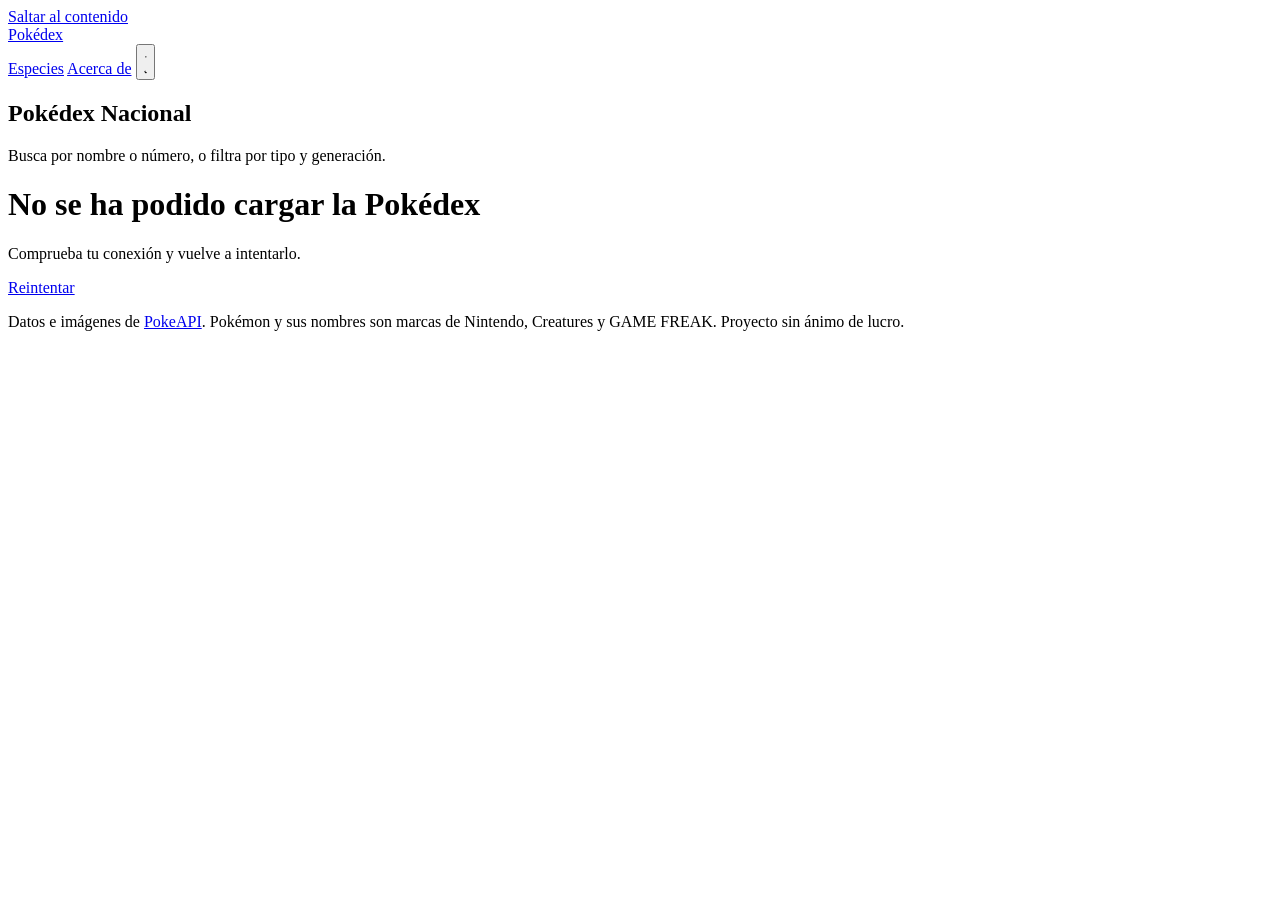
==== web/index.html @ 2db0cffd "Versión estática publicable en GitHub Pages - web/: listado, ficha, acerca de y 404 en HTML + JS con" ====
<!DOCTYPE html>
<html lang="es">
<head>
    <meta charset="utf-8" />
    <meta name="viewport" content="width=device-width, initial-scale=1" />
    <title>Pokédex Nacional | Pokédex</title>
    <meta name="description" content="Pokédex en español con los datos de PokeAPI: tipos, estadísticas, habilidades, debilidades y evoluciones de cada Pokémon." />
    <meta name="theme-color" content="#c8102e" />
    <link rel="icon" href="favicon.svg" type="image/svg+xml" />
    <link rel="preconnect" href="https://fonts.googleapis.com" />
    <link rel="preconnect" href="https://fonts.gstatic.com" crossorigin />
    <link rel="preconnect" href="https://raw.githubusercontent.com" />
    <link rel="stylesheet" href="https://fonts.googleapis.com/css2?family=Barlow+Condensed:wght@600;700;800&family=Nunito+Sans:opsz,wght@6..12,400;6..12,600;6..12,700&display=swap" />
    <link rel="stylesheet" href="css/site.css" />
    <script src="js/theme.js"></script>
    <script type="module" src="js/lista.js"></script>
</head>
<body>
    <a class="skip-link" href="#contenido">Saltar al contenido</a>

    <header class="chassis">
        <div class="chassis__inner">
            <a class="brand" href="./" aria-label="Pokédex, ir al inicio">
                <span class="brand__lens" aria-hidden="true"></span>
                <span class="brand__leds" aria-hidden="true"><i></i><i></i><i></i></span>
                <span class="brand__name">Pokédex</span>
            </a>
            <nav class="topnav" aria-label="Principal">
                <a href="./" aria-current="page">Especies</a>
                <a href="acerca.html">Acerca de</a>
                <button type="button" class="theme-toggle" data-theme-toggle aria-label="Cambiar entre modo claro y oscuro">
                    <svg class="icon icon--sun" viewBox="0 0 24 24" aria-hidden="true"><circle cx="12" cy="12" r="4.5" /><path d="M12 1.5v3M12 19.5v3M1.5 12h3M19.5 12h3M4.6 4.6l2.1 2.1M17.3 17.3l2.1 2.1M4.6 19.4l2.1-2.1M17.3 6.7l2.1-2.1" /></svg>
                    <svg class="icon icon--moon" viewBox="0 0 24 24" aria-hidden="true"><path d="M20.5 14.5A8.5 8.5 0 0 1 9.5 3.5a8.5 8.5 0 1 0 11 11Z" /></svg>
                </button>
            </nav>
        </div>
    </header>

    <main id="contenido" class="screen" tabindex="-1">
        <section class="intro">
            <h1 class="intro__title">Pokédex Nacional</h1>
            <p class="intro__lead" id="intro-lead">Busca por nombre o número, o filtra por tipo y generación.</p>
        </section>

        <form class="filters" role="search" data-filters onsubmit="return false">
            <div class="filters__row">
                <label class="field field--search">
                    <span class="visually-hidden">Buscar Pokémon</span>
                    <svg class="icon" viewBox="0 0 24 24" aria-hidden="true"><circle cx="10.5" cy="10.5" r="6.5" /><path d="m15.5 15.5 5 5" /></svg>
                    <input type="search" name="q" id="q" placeholder="Nombre o número" autocomplete="off" spellcheck="false" />
                    <kbd class="field__hint" aria-hidden="true">/</kbd>
                </label>

                <label class="field field--select">
                    <span class="field__label">Generación</span>
                    <select name="gen" id="gen">
                        <option value="">Todas</option>
                    </select>
                </label>

                <label class="field field--select">
                    <span class="field__label">Orden</span>
                    <select name="orden" id="orden">
                        <option value="num">Número, ascendente</option>
                        <option value="num-desc">Número, descendente</option>
                        <option value="nombre">Nombre, A a Z</option>
                        <option value="nombre-desc">Nombre, Z a A</option>
                    </select>
                </label>
            </div>

            <fieldset class="typefilter">
                <legend class="typefilter__legend">Tipo <span class="typefilter__note">(elige hasta dos)</span></legend>
                <div class="typefilter__chips" id="type-chips"></div>
            </fieldset>

            <div class="filters__status">
                <p id="result-count" aria-live="polite">Cargando especies…</p>
                <button type="button" class="linkbutton" data-reset hidden>Quitar filtros</button>
            </div>
        </form>

        <ol class="dex-grid" id="dex-grid"></ol>

        <div class="empty" id="empty-state" hidden>
            <p class="empty__title">Ningún Pokémon coincide con la búsqueda.</p>
            <p>Prueba con otro nombre o número, o quita algún filtro.</p>
            <button type="button" class="button" data-reset>Quitar filtros</button>
        </div>

        <div class="notice" id="load-error" hidden>
            <h1>No se ha podido cargar la Pokédex</h1>
            <p>Comprueba tu conexión y vuelve a intentarlo.</p>
            <p><a class="button" href="./">Reintentar</a></p>
        </div>
    </main>

    <footer class="footer">
        <p>
            Datos e imágenes de <a href="https://pokeapi.co" rel="noopener">PokeAPI</a>.
            Pokémon y sus nombres son marcas de Nintendo, Creatures y GAME FREAK. Proyecto sin ánimo de lucro.
        </p>
    </footer>
</body>
</html>
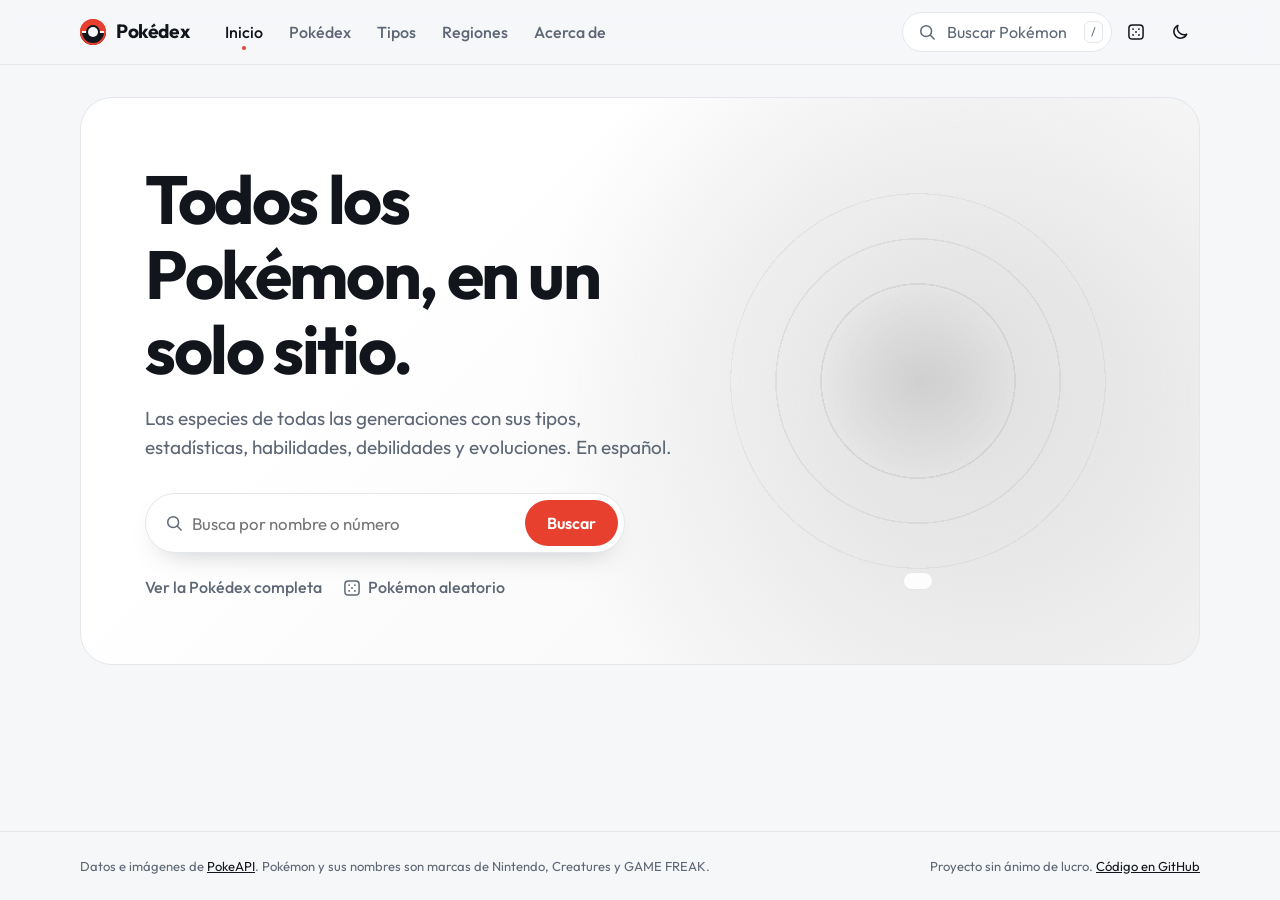
==== commit d792eda3: "Web rediseñada: portada con banner, menú nuevo y CSS minimalista - Portada nueva (index.html): banne" ====
--- a/web/index.html
+++ b/web/index.html
@@ -3,103 +3,103 @@
 <head>
     <meta charset="utf-8" />
     <meta name="viewport" content="width=device-width, initial-scale=1" />
-    <title>Pokédex Nacional | Pokédex</title>
+    <title>Pokédex: todos los Pokémon en español</title>
     <meta name="description" content="Pokédex en español con los datos de PokeAPI: tipos, estadísticas, habilidades, debilidades y evoluciones de cada Pokémon." />
-    <meta name="theme-color" content="#c8102e" />
+    <meta name="theme-color" content="#f6f7f9" media="(prefers-color-scheme: light)" />
+    <meta name="theme-color" content="#0d1015" media="(prefers-color-scheme: dark)" />
+    <meta property="og:title" content="Pokédex: todos los Pokémon en español" />
+    <meta property="og:description" content="Pokédex en español con los datos de PokeAPI: tipos, estadísticas, habilidades, debilidades y evoluciones de cada Pokémon." />
+    <meta property="og:image" content="https://raw.githubusercontent.com/PokeAPI/sprites/master/sprites/pokemon/other/official-artwork/25.png" />
     <link rel="icon" href="favicon.svg" type="image/svg+xml" />
     <link rel="preconnect" href="https://fonts.googleapis.com" />
     <link rel="preconnect" href="https://fonts.gstatic.com" crossorigin />
     <link rel="preconnect" href="https://raw.githubusercontent.com" />
-    <link rel="stylesheet" href="https://fonts.googleapis.com/css2?family=Barlow+Condensed:wght@600;700;800&family=Nunito+Sans:opsz,wght@6..12,400;6..12,600;6..12,700&display=swap" />
+    <link rel="stylesheet" href="https://fonts.googleapis.com/css2?family=Outfit:wght@400;500;600;700&display=swap" />
     <link rel="stylesheet" href="css/site.css" />
     <script src="js/theme.js"></script>
-    <script type="module" src="js/lista.js"></script>
+    <script type="module" src="js/inicio.js"></script>
 </head>
 <body>
     <a class="skip-link" href="#contenido">Saltar al contenido</a>
 
-    <header class="chassis">
-        <div class="chassis__inner">
-            <a class="brand" href="./" aria-label="Pokédex, ir al inicio">
-                <span class="brand__lens" aria-hidden="true"></span>
-                <span class="brand__leds" aria-hidden="true"><i></i><i></i><i></i></span>
-                <span class="brand__name">Pokédex</span>
+    <header class="topbar">
+        <div class="topbar__inner">
+            <a class="logo" href="./" aria-label="Pokédex, ir a la portada">
+                <span class="logo__mark" aria-hidden="true"></span>
+                <span>Pokédex</span>
             </a>
-            <nav class="topnav" aria-label="Principal">
-                <a href="./" aria-current="page">Especies</a>
+            <nav class="menu" id="menu" aria-label="Principal">
+                <a href="./" aria-current="page">Inicio</a>
+                <a href="pokedex.html">Pokédex</a>
+                <a href="./#tipos">Tipos</a>
+                <a href="./#regiones">Regiones</a>
                 <a href="acerca.html">Acerca de</a>
-                <button type="button" class="theme-toggle" data-theme-toggle aria-label="Cambiar entre modo claro y oscuro">
-                    <svg class="icon icon--sun" viewBox="0 0 24 24" aria-hidden="true"><circle cx="12" cy="12" r="4.5" /><path d="M12 1.5v3M12 19.5v3M1.5 12h3M19.5 12h3M4.6 4.6l2.1 2.1M17.3 17.3l2.1 2.1M4.6 19.4l2.1-2.1M17.3 6.7l2.1-2.1" /></svg>
-                    <svg class="icon icon--moon" viewBox="0 0 24 24" aria-hidden="true"><path d="M20.5 14.5A8.5 8.5 0 0 1 9.5 3.5a8.5 8.5 0 1 0 11 11Z" /></svg>
+            </nav>
+            <div class="topbar__actions">
+                <button type="button" class="searchbtn" data-search-open aria-label="Buscar un Pokémon">
+                    <svg class="icon" viewBox="0 0 24 24" aria-hidden="true"><circle cx="11" cy="11" r="6.5" /><path d="m16 16 4.5 4.5" /></svg>
+                    <span>Buscar Pokémon</span>
+                    <kbd>/</kbd>
                 </button>
-            </nav>
+                <a class="iconbtn" href="pokedex.html" data-random aria-label="Pokémon aleatorio" title="Pokémon aleatorio">
+                    <svg class="icon" viewBox="0 0 24 24" aria-hidden="true"><rect x="3.5" y="3.5" width="17" height="17" rx="4" /><circle cx="8.5" cy="8.5" r="1.1" fill="currentColor" stroke="none" /><circle cx="15.5" cy="15.5" r="1.1" fill="currentColor" stroke="none" /><circle cx="12" cy="12" r="1.1" fill="currentColor" stroke="none" /><circle cx="15.5" cy="8.5" r="1.1" fill="currentColor" stroke="none" /><circle cx="8.5" cy="15.5" r="1.1" fill="currentColor" stroke="none" /></svg>
+                </a>
+                <button type="button" class="iconbtn theme-toggle" data-theme-toggle aria-label="Cambiar entre modo claro y oscuro" title="Modo claro u oscuro">
+                    <svg class="icon icon--sun" viewBox="0 0 24 24" aria-hidden="true"><circle cx="12" cy="12" r="4" /><path d="M12 2.5v2.5M12 19v2.5M2.5 12H5M19 12h2.5M5.3 5.3l1.8 1.8M16.9 16.9l1.8 1.8M5.3 18.7l1.8-1.8M16.9 7.1l1.8-1.8" /></svg>
+                    <svg class="icon icon--moon" viewBox="0 0 24 24" aria-hidden="true"><path d="M20 14.5A8 8 0 0 1 9.5 4a8 8 0 1 0 10.5 10.5Z" /></svg>
+                </button>
+                <button type="button" class="iconbtn menu-toggle" data-menu-toggle aria-controls="menu" aria-expanded="false" aria-label="Abrir menú">
+                    <svg class="icon" viewBox="0 0 24 24" aria-hidden="true"><path d="M4 8h16M4 16h16" /></svg>
+                </button>
+            </div>
         </div>
     </header>
 
-    <main id="contenido" class="screen" tabindex="-1">
-        <section class="intro">
-            <h1 class="intro__title">Pokédex Nacional</h1>
-            <p class="intro__lead" id="intro-lead">Busca por nombre o número, o filtra por tipo y generación.</p>
+    <main id="contenido" class="page" tabindex="-1">
+        <section class="hero" id="hero" aria-labelledby="hero-title">
+            <div class="hero__text">
+                <h1 class="hero__title" id="hero-title">Todos los Pokémon, en un solo sitio.</h1>
+                <p class="hero__lead" id="hero-lead">Las especies de todas las generaciones con sus tipos, estadísticas, habilidades, debilidades y evoluciones. En español.</p>
+                <form class="hero__search" action="pokedex.html" role="search">
+                    <svg class="icon" viewBox="0 0 24 24" aria-hidden="true"><circle cx="11" cy="11" r="6.5" /><path d="m16 16 4.5 4.5" /></svg>
+                    <label class="visually-hidden" for="hero-q">Buscar Pokémon</label>
+                    <input id="hero-q" name="q" type="search" placeholder="Busca por nombre o número" autocomplete="off" spellcheck="false" />
+                    <button class="button button--accent" type="submit">Buscar</button>
+                </form>
+                <p class="hero__links">
+                    <a href="pokedex.html">Ver la Pokédex completa</a>
+                    <a href="pokedex.html" data-random><svg class="icon" viewBox="0 0 24 24" aria-hidden="true"><rect x="3.5" y="3.5" width="17" height="17" rx="4" /><circle cx="8.5" cy="8.5" r="1.1" fill="currentColor" stroke="none" /><circle cx="15.5" cy="15.5" r="1.1" fill="currentColor" stroke="none" /><circle cx="12" cy="12" r="1.1" fill="currentColor" stroke="none" /><circle cx="15.5" cy="8.5" r="1.1" fill="currentColor" stroke="none" /><circle cx="8.5" cy="15.5" r="1.1" fill="currentColor" stroke="none" /></svg> Pokémon aleatorio</a>
+                </p>
+            </div>
+            <a class="hero__featured" id="featured" href="pokedex.html" aria-label="Pokémon destacado">
+                <span class="hero__rings" aria-hidden="true"></span>
+                <img class="hero__img" id="featured-img" alt="" width="475" height="475" fetchpriority="high" />
+                <span class="hero__caption" id="featured-caption" hidden></span>
+            </a>
         </section>
 
-        <form class="filters" role="search" data-filters onsubmit="return false">
-            <div class="filters__row">
-                <label class="field field--search">
-                    <span class="visually-hidden">Buscar Pokémon</span>
-                    <svg class="icon" viewBox="0 0 24 24" aria-hidden="true"><circle cx="10.5" cy="10.5" r="6.5" /><path d="m15.5 15.5 5 5" /></svg>
-                    <input type="search" name="q" id="q" placeholder="Nombre o número" autocomplete="off" spellcheck="false" />
-                    <kbd class="field__hint" aria-hidden="true">/</kbd>
-                </label>
+        <section class="section" id="tipos" aria-labelledby="h-tipos">
+            <div class="section__head">
+                <h2 id="h-tipos">Explora por tipo</h2>
+                <p>Elige un tipo para ver todas sus especies.</p>
+            </div>
+            <ul class="typegrid" id="typegrid"></ul>
+        </section>
 
-                <label class="field field--select">
-                    <span class="field__label">Generación</span>
-                    <select name="gen" id="gen">
-                        <option value="">Todas</option>
-                    </select>
-                </label>
-
-                <label class="field field--select">
-                    <span class="field__label">Orden</span>
-                    <select name="orden" id="orden">
-                        <option value="num">Número, ascendente</option>
-                        <option value="num-desc">Número, descendente</option>
-                        <option value="nombre">Nombre, A a Z</option>
-                        <option value="nombre-desc">Nombre, Z a A</option>
-                    </select>
-                </label>
+        <section class="section" id="regiones" aria-labelledby="h-regiones">
+            <div class="section__head">
+                <h2 id="h-regiones">Explora por región</h2>
+                <a href="pokedex.html">Ver todas las especies</a>
             </div>
-
-            <fieldset class="typefilter">
-                <legend class="typefilter__legend">Tipo <span class="typefilter__note">(elige hasta dos)</span></legend>
-                <div class="typefilter__chips" id="type-chips"></div>
-            </fieldset>
-
-            <div class="filters__status">
-                <p id="result-count" aria-live="polite">Cargando especies…</p>
-                <button type="button" class="linkbutton" data-reset hidden>Quitar filtros</button>
-            </div>
-        </form>
-
-        <ol class="dex-grid" id="dex-grid"></ol>
-
-        <div class="empty" id="empty-state" hidden>
-            <p class="empty__title">Ningún Pokémon coincide con la búsqueda.</p>
-            <p>Prueba con otro nombre o número, o quita algún filtro.</p>
-            <button type="button" class="button" data-reset>Quitar filtros</button>
-        </div>
-
-        <div class="notice" id="load-error" hidden>
-            <h1>No se ha podido cargar la Pokédex</h1>
-            <p>Comprueba tu conexión y vuelve a intentarlo.</p>
-            <p><a class="button" href="./">Reintentar</a></p>
-        </div>
+            <ul class="regions" id="regions"></ul>
+        </section>
     </main>
 
     <footer class="footer">
-        <p>
-            Datos e imágenes de <a href="https://pokeapi.co" rel="noopener">PokeAPI</a>.
-            Pokémon y sus nombres son marcas de Nintendo, Creatures y GAME FREAK. Proyecto sin ánimo de lucro.
-        </p>
+        <div class="footer__inner">
+            <p>Datos e imágenes de <a href="https://pokeapi.co" rel="noopener">PokeAPI</a>. Pokémon y sus nombres son marcas de Nintendo, Creatures y GAME FREAK.</p>
+            <p>Proyecto sin ánimo de lucro. <a href="https://github.com/froixrd/PokemonAPI" rel="noopener">Código en GitHub</a></p>
+        </div>
     </footer>
 </body>
 </html>
--- a/web/css/site.css
+++ b/web/css/site.css
@@ -0,0 +1,1907 @@
+/* =========================================================================
+   Pokédex — hoja de estilos de la web estática
+   Moderna y minimalista: fondo neutro, mucho aire, una sola tipografía
+   (Outfit) y el color reservado para los Pokémon y sus tipos.
+   ========================================================================= */
+
+/* ---------- Tokens ---------- */
+
+:root {
+    --bg: #f6f7f9;
+    --surface: #ffffff;
+    --surface-2: #eef0f3;
+    --ink: #12161c;
+    --muted: #5d6775;
+    --line: #e3e6eb;
+    --accent: #e8402f;
+    --accent-ink: #ffffff;
+    --focus: #2f6fed;
+
+    --font: "Outfit", system-ui, -apple-system, "Segoe UI", sans-serif;
+
+    --step--1: 0.8125rem;
+    --step-0: 1rem;
+    --step-1: 1.1875rem;
+    --step-2: 1.5rem;
+    --step-3: clamp(1.75rem, 3.2vw, 2.25rem);
+    --step-4: clamp(2.5rem, 6vw, 4.25rem);
+
+    --radius-s: 8px;
+    --radius-m: 14px;
+    --radius-l: 24px;
+    --gutter: clamp(16px, 4vw, 40px);
+    --max: 1200px;
+    --topbar: 64px;
+
+    color-scheme: light;
+}
+
+@media (prefers-color-scheme: dark) {
+    :root:not([data-theme="light"]) {
+        --bg: #0d1015;
+        --surface: #151a21;
+        --surface-2: #1c222b;
+        --ink: #e9edf2;
+        --muted: #94a0ae;
+        --line: #262d37;
+        --accent: #ff5a4b;
+        color-scheme: dark;
+    }
+}
+
+:root[data-theme="dark"] {
+    --bg: #0d1015;
+    --surface: #151a21;
+    --surface-2: #1c222b;
+    --ink: #e9edf2;
+    --muted: #94a0ae;
+    --line: #262d37;
+    --accent: #ff5a4b;
+    color-scheme: dark;
+}
+
+/* Tipos: --tc color, --ti color sobre --tc, --ico icono propio (dibujado sobre --tc). */
+.type--normal, .tc-normal {
+    --tc: #9fa19f;
+    --ti: #16202a;
+    --ico: url("data:image/svg+xml,%3Csvg xmlns=%22http://www.w3.org/2000/svg%22 viewBox=%220 0 24 24%22%3E%3Ccircle cx=%2212%22 cy=%2212%22 r=%228%22 fill=%22none%22 stroke=%22%2316202a%22 stroke-width=%223%22/%3E%3C/svg%3E");
+}
+.type--fire, .tc-fire {
+    --tc: #e62829;
+    --ti: #ffffff;
+    --ico: url("data:image/svg+xml,%3Csvg xmlns=%22http://www.w3.org/2000/svg%22 viewBox=%220 0 24 24%22%3E%3Cpath fill=%22%23ffffff%22 d=%22M12 2c.8 3.8 5.5 6.3 5.5 11.8A5.5 5.5 0 0 1 12 19.3a5.5 5.5 0 0 1-5.5-5.5c0-2.7 1.4-4.6 3-6 .1 1.9.9 3.2 2.1 3.6-.6-3.3-.5-6.5.4-9.4z%22/%3E%3Cpath fill=%22%23ffffff%22 d=%22M12 21.5a3.2 3.2 0 0 1-3.2-3.2c0-1.6 1.2-2.8 2.4-3.8.1 1 .6 1.6 1.3 1.8 1.3.8 2.7 1.8 2.7 3.6 0 .6-.8 1.6-3.2 1.6z%22 opacity=%22.55%22/%3E%3C/svg%3E");
+}
+.type--water, .tc-water {
+    --tc: #2980ef;
+    --ti: #ffffff;
+    --ico: url("data:image/svg+xml,%3Csvg xmlns=%22http://www.w3.org/2000/svg%22 viewBox=%220 0 24 24%22%3E%3Cpath fill=%22%23ffffff%22 d=%22M12 2.5C9.2 6.9 5.8 10.4 5.8 14.6a6.2 6.2 0 0 0 12.4 0c0-4.2-3.4-7.7-6.2-12.1zm-2.9 12.3a3 3 0 0 0 3 3v1.6a4.6 4.6 0 0 1-4.6-4.6z%22/%3E%3C/svg%3E");
+}
+.type--grass, .tc-grass {
+    --tc: #3fa129;
+    --ti: #ffffff;
+    --ico: url("data:image/svg+xml,%3Csvg xmlns=%22http://www.w3.org/2000/svg%22 viewBox=%220 0 24 24%22%3E%3Cpath fill=%22%23ffffff%22 d=%22M20.5 3.5c-9.8-.4-16 4.6-16 11.4 0 1.6.4 3 1.1 4.2C7 15 9.7 12 14 9.9c-3.4 2.6-5.9 5.8-7.1 9.9 1.2.5 2.5.7 3.8.7 6.6 0 10.5-6.1 9.8-17z%22/%3E%3C/svg%3E");
+}
+.type--electric, .tc-electric {
+    --tc: #fac000;
+    --ti: #16202a;
+    --ico: url("data:image/svg+xml,%3Csvg xmlns=%22http://www.w3.org/2000/svg%22 viewBox=%220 0 24 24%22%3E%3Cpath fill=%22%2316202a%22 d=%22M13.6 2 4.8 13.6h6.1L9.8 22l9.4-12.4h-6.3z%22/%3E%3C/svg%3E");
+}
+.type--ice, .tc-ice {
+    --tc: #3dcef3;
+    --ti: #16202a;
+    --ico: url("data:image/svg+xml,%3Csvg xmlns=%22http://www.w3.org/2000/svg%22 viewBox=%220 0 24 24%22%3E%3Cg fill=%22none%22 stroke=%22%2316202a%22 stroke-width=%222.2%22 stroke-linecap=%22round%22%3E%3Cpath d=%22M12 2.5v19M3.8 7.2l16.4 9.6M3.8 16.8l16.4-9.6%22/%3E%3Cpath d=%22m9.3 4 2.7 2.4L14.7 4M9.3 20l2.7-2.4 2.7 2.4M4.4 10.6l3.5-.9-1-3.5M19.6 13.4l-3.5.9 1 3.5M4.4 13.4l3.5.9-1 3.5M19.6 10.6l-3.5-.9 1-3.5%22/%3E%3C/g%3E%3C/svg%3E");
+}
+.type--fighting, .tc-fighting {
+    --tc: #ff8000;
+    --ti: #16202a;
+    --ico: url("data:image/svg+xml,%3Csvg xmlns=%22http://www.w3.org/2000/svg%22 viewBox=%220 0 24 24%22%3E%3Cpath fill=%22%2316202a%22 d=%22M12 2.5l2 5.1 5.3-1.6-2.4 5 4.6 3-5.4.9.6 5.5-4.7-3-4.7 3 .6-5.5-5.4-.9 4.6-3-2.4-5 5.3 1.6z%22/%3E%3C/svg%3E");
+}
+.type--poison, .tc-poison {
+    --tc: #9141cb;
+    --ti: #ffffff;
+    --ico: url("data:image/svg+xml,%3Csvg xmlns=%22http://www.w3.org/2000/svg%22 viewBox=%220 0 24 24%22%3E%3Ccircle cx=%229.5%22 cy=%2214%22 r=%226%22 fill=%22%23ffffff%22/%3E%3Ccircle cx=%2217%22 cy=%227.5%22 r=%223.5%22 fill=%22%23ffffff%22/%3E%3Ccircle cx=%2218.2%22 cy=%2216.5%22 r=%222.2%22 fill=%22%23ffffff%22/%3E%3C/svg%3E");
+}
+.type--ground, .tc-ground {
+    --tc: #915121;
+    --ti: #ffffff;
+    --ico: url("data:image/svg+xml,%3Csvg xmlns=%22http://www.w3.org/2000/svg%22 viewBox=%220 0 24 24%22%3E%3Cpath fill=%22%23ffffff%22 d=%22M2 18.5 8.2 9l3.6 5 3-4.2 7.2 8.7z%22/%3E%3Crect x=%222%22 y=%2219.8%22 width=%2220%22 height=%222.2%22 rx=%221.1%22 fill=%22%23ffffff%22/%3E%3C/svg%3E");
+}
+.type--flying, .tc-flying {
+    --tc: #81b9ef;
+    --ti: #16202a;
+    --ico: url("data:image/svg+xml,%3Csvg xmlns=%22http://www.w3.org/2000/svg%22 viewBox=%220 0 24 24%22%3E%3Cpath fill=%22%2316202a%22 d=%22M2.5 17.2C4.6 10.6 10 5.6 19.5 3.5c-1.1 1.7-2.4 3-3.9 4 2 .1 3.8-.3 5.4-1.1-1.2 2.3-3 3.9-5.2 4.8 1.3.4 2.7.4 4.1 0-2.6 4.5-7.4 7.4-13 7.4-1.8 0-3.3-.5-4.4-1.4z%22/%3E%3C/svg%3E");
+}
+.type--psychic, .tc-psychic {
+    --tc: #ef4179;
+    --ti: #ffffff;
+    --ico: url("data:image/svg+xml,%3Csvg xmlns=%22http://www.w3.org/2000/svg%22 viewBox=%220 0 24 24%22%3E%3Cpath fill=%22%23ffffff%22 fill-rule=%22evenodd%22 d=%22M1.8 12S5.6 5 12 5s10.2 7 10.2 7S18.4 19 12 19 1.8 12 1.8 12zm10.2 3.6a3.6 3.6 0 1 0 0-7.2 3.6 3.6 0 0 0 0 7.2z%22/%3E%3Ccircle cx=%2212%22 cy=%2212%22 r=%221.6%22 fill=%22%23ffffff%22/%3E%3C/svg%3E");
+}
+.type--bug, .tc-bug {
+    --tc: #91a119;
+    --ti: #ffffff;
+    --ico: url("data:image/svg+xml,%3Csvg xmlns=%22http://www.w3.org/2000/svg%22 viewBox=%220 0 24 24%22%3E%3Cellipse cx=%2212%22 cy=%2214.5%22 rx=%226%22 ry=%227%22 fill=%22%23ffffff%22/%3E%3Ccircle cx=%2212%22 cy=%226.2%22 r=%222.8%22 fill=%22%23ffffff%22/%3E%3Cpath d=%22M10.4 4 8 1.8M13.6 4 16 1.8%22 stroke=%22%23ffffff%22 stroke-width=%221.8%22 stroke-linecap=%22round%22/%3E%3Cpath d=%22M12 9v12%22 stroke=%22%2391a119%22 stroke-width=%221.4%22/%3E%3C/svg%3E");
+}
+.type--rock, .tc-rock {
+    --tc: #afa981;
+    --ti: #16202a;
+    --ico: url("data:image/svg+xml,%3Csvg xmlns=%22http://www.w3.org/2000/svg%22 viewBox=%220 0 24 24%22%3E%3Cpath fill=%22%2316202a%22 d=%22M8.5 3.2h7.3l5 6.1-1.8 9.2-7.3 3.3-7.4-4.4-1.1-7.6z%22/%3E%3Cpath fill=%22%23afa981%22 opacity=%22.35%22 d=%22m8.5 3.2 3.7 6.2h8.6zM4.3 9.8l7.9-.4-.5 12.4z%22/%3E%3C/svg%3E");
+}
+.type--ghost, .tc-ghost {
+    --tc: #704170;
+    --ti: #ffffff;
+    --ico: url("data:image/svg+xml,%3Csvg xmlns=%22http://www.w3.org/2000/svg%22 viewBox=%220 0 24 24%22%3E%3Cpath fill=%22%23ffffff%22 fill-rule=%22evenodd%22 d=%22M5 21.5V11a7 7 0 0 1 14 0v10.5l-2.4-1.9-2.3 1.9-2.3-1.9-2.3 1.9-2.3-1.9zM9.6 12.6a1.6 1.9 0 1 0 0-3.8 1.6 1.9 0 0 0 0 3.8zm4.8 0a1.6 1.9 0 1 0 0-3.8 1.6 1.9 0 0 0 0 3.8z%22/%3E%3C/svg%3E");
+}
+.type--dragon, .tc-dragon {
+    --tc: #5060e1;
+    --ti: #ffffff;
+    --ico: url("data:image/svg+xml,%3Csvg xmlns=%22http://www.w3.org/2000/svg%22 viewBox=%220 0 24 24%22%3E%3Cpath fill=%22%23ffffff%22 d=%22M3.5 21C5 12.3 10 5.4 20.5 3c-2.6 3.3-3.6 6.7-3.3 10.4-2.8-1.7-6-.9-9.3 2.1 1.6-2.9 3.4-5 5.7-6.6-4.2 1.6-7.6 5.6-10.1 12.1z%22/%3E%3C/svg%3E");
+}
+.type--dark, .tc-dark {
+    --tc: #624d4e;
+    --ti: #ffffff;
+    --ico: url("data:image/svg+xml,%3Csvg xmlns=%22http://www.w3.org/2000/svg%22 viewBox=%220 0 24 24%22%3E%3Cpath fill=%22%23ffffff%22 d=%22M15.2 2.6a9.6 9.6 0 1 0 6.3 13.6A8.4 8.4 0 0 1 15.2 2.6z%22/%3E%3C/svg%3E");
+}
+.type--steel, .tc-steel {
+    --tc: #60a1b8;
+    --ti: #ffffff;
+    --ico: url("data:image/svg+xml,%3Csvg xmlns=%22http://www.w3.org/2000/svg%22 viewBox=%220 0 24 24%22%3E%3Cpath fill=%22%23ffffff%22 fill-rule=%22evenodd%22 d=%22m12 2 8.7 5v10L12 22l-8.7-5V7zm0 6.2a3.8 3.8 0 1 0 0 7.6 3.8 3.8 0 0 0 0-7.6z%22/%3E%3C/svg%3E");
+}
+.type--fairy, .tc-fairy {
+    --tc: #ef70ef;
+    --ti: #16202a;
+    --ico: url("data:image/svg+xml,%3Csvg xmlns=%22http://www.w3.org/2000/svg%22 viewBox=%220 0 24 24%22%3E%3Cpath fill=%22%2316202a%22 d=%22m12 2 2.3 7.7L22 12l-7.7 2.3L12 22l-2.3-7.7L2 12l7.7-2.3z%22/%3E%3Ccircle cx=%2219%22 cy=%225%22 r=%221.6%22 fill=%22%2316202a%22/%3E%3Ccircle cx=%225%22 cy=%2219%22 r=%221.2%22 fill=%22%2316202a%22/%3E%3C/svg%3E");
+}
+
+
+/* ---------- Base ---------- */
+
+*,
+*::before,
+*::after {
+    box-sizing: border-box;
+}
+
+html {
+    -webkit-text-size-adjust: 100%;
+    scroll-padding-top: calc(var(--topbar) + 16px);
+}
+
+body {
+    margin: 0;
+    min-height: 100vh;
+    display: flex;
+    flex-direction: column;
+    background: var(--bg);
+    color: var(--ink);
+    font-family: var(--font);
+    font-size: var(--step-0);
+    line-height: 1.55;
+    -webkit-font-smoothing: antialiased;
+}
+
+h1, h2, h3 {
+    margin: 0;
+    font-weight: 600;
+    line-height: 1.1;
+    letter-spacing: -0.02em;
+}
+
+p {
+    margin: 0;
+}
+
+a {
+    color: inherit;
+}
+
+img {
+    max-width: 100%;
+}
+
+button,
+input,
+select {
+    font: inherit;
+    color: inherit;
+}
+
+:focus-visible {
+    outline: 2px solid var(--focus);
+    outline-offset: 2px;
+    border-radius: var(--radius-s);
+}
+
+.visually-hidden {
+    position: absolute !important;
+    width: 1px;
+    height: 1px;
+    overflow: hidden;
+    clip: rect(0 0 0 0);
+    white-space: nowrap;
+}
+
+.skip-link {
+    position: absolute;
+    left: 8px;
+    top: -60px;
+    z-index: 50;
+    padding: 8px 14px;
+    background: var(--surface);
+    border-radius: var(--radius-s);
+}
+
+.skip-link:focus {
+    top: 8px;
+}
+
+.icon {
+    width: 1.25em;
+    height: 1.25em;
+    flex: none;
+    fill: none;
+    stroke: currentColor;
+    stroke-width: 1.8;
+    stroke-linecap: round;
+    stroke-linejoin: round;
+}
+
+.muted {
+    color: var(--muted);
+}
+
+kbd {
+    font-family: var(--font);
+    font-size: 0.75em;
+    padding: 1px 6px;
+    border: 1px solid var(--line);
+    border-radius: 6px;
+    background: var(--surface);
+    color: var(--muted);
+}
+
+/* ---------- Barra superior y menú ---------- */
+
+.topbar {
+    position: sticky;
+    top: 0;
+    z-index: 30;
+    background: color-mix(in srgb, var(--bg) 82%, transparent);
+    -webkit-backdrop-filter: saturate(1.4) blur(14px);
+            backdrop-filter: saturate(1.4) blur(14px);
+    border-bottom: 1px solid color-mix(in srgb, var(--line) 80%, transparent);
+}
+
+.topbar__inner {
+    max-width: var(--max);
+    height: var(--topbar);
+    margin: 0 auto;
+    padding: 0 var(--gutter);
+    display: flex;
+    align-items: center;
+    gap: 24px;
+}
+
+.logo {
+    display: inline-flex;
+    align-items: center;
+    gap: 10px;
+    text-decoration: none;
+    font-weight: 700;
+    font-size: 1.2rem;
+    letter-spacing: -0.02em;
+}
+
+/* Marca propia: un círculo partido con una lente, sin copiar ningún logotipo. */
+.logo__mark {
+    position: relative;
+    width: 26px;
+    height: 26px;
+    border-radius: 50%;
+    background: linear-gradient(var(--accent) 0 46%, transparent 46% 54%, var(--ink) 54%);
+    box-shadow: inset 0 0 0 2px var(--accent);
+}
+
+.logo__mark::after {
+    content: "";
+    position: absolute;
+    inset: 8px;
+    border-radius: 50%;
+    background: var(--bg);
+    box-shadow: 0 0 0 2px var(--ink);
+}
+
+.menu {
+    display: flex;
+    align-items: center;
+    gap: 2px;
+}
+
+.menu a {
+    position: relative;
+    padding: 8px 12px;
+    border-radius: 999px;
+    text-decoration: none;
+    font-weight: 500;
+    color: var(--muted);
+    white-space: nowrap;
+}
+
+.menu a:hover {
+    color: var(--ink);
+    background: var(--surface-2);
+}
+
+.menu a[aria-current="page"] {
+    color: var(--ink);
+}
+
+.menu a[aria-current="page"]::after {
+    content: "";
+    position: absolute;
+    left: 50%;
+    bottom: 2px;
+    width: 4px;
+    height: 4px;
+    margin-left: -2px;
+    border-radius: 50%;
+    background: var(--accent);
+}
+
+.topbar__actions {
+    display: flex;
+    align-items: center;
+    gap: 4px;
+    margin-left: auto;
+}
+
+.iconbtn {
+    display: inline-grid;
+    place-items: center;
+    width: 40px;
+    height: 40px;
+    padding: 0;
+    border: 0;
+    border-radius: 50%;
+    background: transparent;
+    color: var(--ink);
+    cursor: pointer;
+    text-decoration: none;
+}
+
+.iconbtn:hover {
+    background: var(--surface-2);
+}
+
+.searchbtn {
+    display: inline-flex;
+    align-items: center;
+    gap: 10px;
+    height: 40px;
+    min-width: 210px;
+    padding: 0 8px 0 14px;
+    border: 1px solid var(--line);
+    border-radius: 999px;
+    background: var(--surface);
+    color: var(--muted);
+    cursor: pointer;
+}
+
+.searchbtn:hover {
+    border-color: color-mix(in srgb, var(--ink) 25%, var(--line));
+}
+
+.searchbtn kbd {
+    margin-left: auto;
+}
+
+.menu-toggle {
+    display: none;
+}
+
+.theme-toggle .icon--sun { display: none; }
+:root[data-theme="dark"] .theme-toggle .icon--sun { display: block; }
+:root[data-theme="dark"] .theme-toggle .icon--moon { display: none; }
+
+@media (prefers-color-scheme: dark) {
+    :root:not([data-theme="light"]) .theme-toggle .icon--sun { display: block; }
+    :root:not([data-theme="light"]) .theme-toggle .icon--moon { display: none; }
+}
+
+@media (max-width: 900px) {
+    .searchbtn { min-width: 0; width: 40px; padding: 0; justify-content: center; border-radius: 50%; }
+    .searchbtn span,
+    .searchbtn kbd { display: none; }
+}
+
+@media (max-width: 760px) {
+    .menu-toggle { display: inline-grid; }
+
+    .menu {
+        position: absolute;
+        top: var(--topbar);
+        left: 0;
+        right: 0;
+        flex-direction: column;
+        align-items: stretch;
+        gap: 0;
+        padding: 8px var(--gutter) 16px;
+        background: var(--bg);
+        border-bottom: 1px solid var(--line);
+        box-shadow: 0 16px 32px -24px rgba(0, 0, 0, 0.35);
+        display: none;
+    }
+
+    .menu.is-open {
+        display: flex;
+    }
+
+    .menu a {
+        padding: 12px 4px;
+        border-radius: 0;
+        font-size: 1.1rem;
+        border-bottom: 1px solid var(--line);
+    }
+
+    .menu a:last-child {
+        border-bottom: 0;
+    }
+
+    .menu a:hover {
+        background: transparent;
+    }
+
+    .menu a[aria-current="page"]::after {
+        left: auto;
+        right: 4px;
+        top: 50%;
+        bottom: auto;
+        margin: -3px 0 0;
+        width: 6px;
+        height: 6px;
+    }
+}
+
+/* ---------- Búsqueda rápida ---------- */
+
+.quicksearch {
+    width: min(560px, calc(100vw - 32px));
+    max-height: min(560px, calc(100vh - 120px));
+    margin: 12vh auto auto;
+    padding: 0;
+    border: 1px solid var(--line);
+    border-radius: var(--radius-l);
+    background: var(--surface);
+    color: var(--ink);
+    box-shadow: 0 30px 80px -20px rgba(10, 14, 20, 0.45);
+    overflow: hidden;
+}
+
+.quicksearch::backdrop {
+    background: rgba(10, 14, 20, 0.35);
+    -webkit-backdrop-filter: blur(3px);
+            backdrop-filter: blur(3px);
+}
+
+.quicksearch__field {
+    display: flex;
+    align-items: center;
+    gap: 12px;
+    padding: 0 18px;
+    border-bottom: 1px solid var(--line);
+}
+
+.quicksearch__field .icon {
+    color: var(--muted);
+}
+
+.quicksearch__field input::-webkit-search-cancel-button {
+    -webkit-appearance: none;
+}
+
+.quicksearch__field input {
+    flex: 1;
+    height: 60px;
+    border: 0;
+    background: transparent;
+    font-size: 1.15rem;
+    outline: none;
+}
+
+.quicksearch__results {
+    list-style: none;
+    margin: 0;
+    padding: 8px;
+    max-height: 420px;
+    overflow-y: auto;
+}
+
+.quicksearch__results a {
+    display: flex;
+    align-items: center;
+    gap: 12px;
+    padding: 6px 10px;
+    border-radius: var(--radius-m);
+    text-decoration: none;
+}
+
+.quicksearch__results a:hover,
+.quicksearch__results a.is-active {
+    background: var(--surface-2);
+}
+
+.quicksearch__results img {
+    width: 48px;
+    height: 48px;
+    image-rendering: pixelated;
+}
+
+.quicksearch__results img.is-artwork {
+    image-rendering: auto;
+}
+
+.quicksearch__name {
+    font-weight: 600;
+}
+
+.quicksearch__num {
+    color: var(--muted);
+    font-size: var(--step--1);
+    font-variant-numeric: tabular-nums;
+}
+
+.quicksearch__types {
+    display: flex;
+    gap: 4px;
+    margin-left: auto;
+}
+
+.quicksearch__empty {
+    padding: 24px;
+    text-align: center;
+    color: var(--muted);
+}
+
+.quicksearch__foot {
+    display: flex;
+    gap: 16px;
+    padding: 10px 18px;
+    border-top: 1px solid var(--line);
+    font-size: var(--step--1);
+    color: var(--muted);
+}
+
+/* ---------- Página y pie ---------- */
+
+.page {
+    flex: 1;
+    width: 100%;
+    max-width: var(--max);
+    margin: 0 auto;
+    padding: 32px var(--gutter) 72px;
+}
+
+.page:focus {
+    outline: none;
+}
+
+.footer {
+    border-top: 1px solid var(--line);
+    color: var(--muted);
+    font-size: var(--step--1);
+}
+
+.footer__inner {
+    max-width: var(--max);
+    margin: 0 auto;
+    padding: 24px var(--gutter);
+    display: flex;
+    flex-wrap: wrap;
+    justify-content: space-between;
+    gap: 8px 24px;
+}
+
+.footer a {
+    color: var(--ink);
+}
+
+/* ---------- Botones y etiquetas ---------- */
+
+.button {
+    display: inline-flex;
+    align-items: center;
+    justify-content: center;
+    gap: 8px;
+    height: 46px;
+    padding: 0 22px;
+    border: 0;
+    border-radius: 999px;
+    background: var(--ink);
+    color: var(--bg);
+    font-weight: 600;
+    text-decoration: none;
+    cursor: pointer;
+    white-space: nowrap;
+}
+
+.button:hover {
+    background: color-mix(in srgb, var(--ink) 85%, var(--accent));
+}
+
+.button--accent {
+    background: var(--accent);
+    color: var(--accent-ink);
+}
+
+.button--accent:hover {
+    background: color-mix(in srgb, var(--accent) 88%, black);
+}
+
+.button--ghost {
+    background: var(--surface);
+    color: var(--ink);
+    box-shadow: inset 0 0 0 1px var(--line);
+}
+
+.button--ghost:hover {
+    background: var(--surface-2);
+}
+
+.button--ghost[aria-pressed="true"] {
+    background: var(--ink);
+    color: var(--bg);
+    box-shadow: none;
+}
+
+.button--sm {
+    height: 38px;
+    padding: 0 16px;
+    font-size: 0.9375rem;
+}
+
+.linkbutton {
+    padding: 0;
+    border: 0;
+    background: none;
+    color: var(--accent);
+    font-weight: 600;
+    cursor: pointer;
+}
+
+.linkbutton:hover {
+    text-decoration: underline;
+    text-underline-offset: 3px;
+}
+
+/* Etiqueta de tipo: disco de color con el icono + nombre sobre un tono suave del mismo color. */
+.type {
+    display: inline-flex;
+    align-items: center;
+    gap: 6px;
+    padding: 2px 11px 2px 2px;
+    border-radius: 999px;
+    background: color-mix(in srgb, var(--tc) 14%, var(--surface));
+    color: var(--ink);
+    font-size: 0.875rem;
+    font-weight: 500;
+    line-height: 1.5;
+    white-space: nowrap;
+}
+
+.type::before {
+    content: "";
+    flex: none;
+    width: 1.5em;
+    height: 1.5em;
+    border-radius: 50%;
+    background: var(--ico) center / 66% no-repeat, var(--tc);
+}
+
+.type--lg {
+    gap: 8px;
+    padding: 3px 16px 3px 3px;
+    font-size: 1rem;
+}
+
+.type--lg::before {
+    width: 1.8em;
+    height: 1.8em;
+}
+
+.tag {
+    display: inline-flex;
+    align-items: center;
+    padding: 2px 12px;
+    border-radius: 999px;
+    background: var(--surface-2);
+    font-size: var(--step--1);
+    font-weight: 600;
+}
+
+.tag--quiet {
+    margin-left: 6px;
+    padding: 0 8px;
+    color: var(--muted);
+    font-weight: 500;
+    vertical-align: 2px;
+}
+
+/* ---------- Portada ---------- */
+
+/* Banner: el Pokémon destacado sobre anillos concéntricos teñidos de su tipo. */
+.hero {
+    position: relative;
+    display: grid;
+    grid-template-columns: minmax(0, 1.1fr) minmax(0, 0.9fr);
+    align-items: center;
+    gap: 24px;
+    min-height: 520px;
+    padding: clamp(28px, 5vw, 64px);
+    border-radius: 32px;
+    overflow: hidden;
+    background:
+        radial-gradient(circle at 78% 50%, color-mix(in srgb, var(--tc, #9fa19f) 30%, transparent) 0, transparent 46%),
+        linear-gradient(135deg, var(--surface) 30%, color-mix(in srgb, var(--tc, #9fa19f) 12%, var(--surface)));
+    border: 1px solid var(--line);
+}
+
+.hero__title {
+    font-size: var(--step-4);
+    font-weight: 700;
+    letter-spacing: -0.035em;
+    max-width: 12ch;
+}
+
+.hero__lead {
+    margin-top: 18px;
+    max-width: 44ch;
+    font-size: var(--step-1);
+    color: var(--muted);
+    line-height: 1.5;
+}
+
+.hero__search {
+    display: flex;
+    align-items: center;
+    gap: 6px;
+    margin-top: 32px;
+    max-width: 480px;
+    padding: 6px 6px 6px 18px;
+    border-radius: 999px;
+    background: var(--surface);
+    border: 1px solid var(--line);
+    box-shadow: 0 12px 30px -18px rgba(10, 14, 20, 0.35);
+}
+
+.hero__search .icon {
+    color: var(--muted);
+}
+
+.hero__search input {
+    flex: 1;
+    min-width: 0;
+    height: 46px;
+    border: 0;
+    background: transparent;
+    font-size: 1.05rem;
+    outline: none;
+}
+
+.hero__search:focus-within {
+    border-color: var(--focus);
+}
+
+.hero__links {
+    display: flex;
+    flex-wrap: wrap;
+    gap: 16px 20px;
+    margin-top: 22px;
+    font-weight: 500;
+}
+
+.hero__links a {
+    display: inline-flex;
+    align-items: center;
+    gap: 6px;
+    color: var(--muted);
+    text-decoration: none;
+}
+
+.hero__links a:hover {
+    color: var(--ink);
+}
+
+.hero__featured {
+    position: relative;
+    display: grid;
+    place-items: center;
+    aspect-ratio: 1;
+    text-decoration: none;
+}
+
+.hero__rings {
+    position: absolute;
+    inset: 4%;
+    border-radius: 50%;
+    background:
+        radial-gradient(circle, transparent 0 34%, color-mix(in srgb, var(--tc, #9fa19f) 22%, transparent) 34% 34.6%, transparent 34.6% 50%,
+            color-mix(in srgb, var(--tc, #9fa19f) 18%, transparent) 50% 50.5%, transparent 50.5% 66%,
+            color-mix(in srgb, var(--tc, #9fa19f) 14%, transparent) 66% 66.4%, transparent 66.4%),
+        radial-gradient(circle, color-mix(in srgb, var(--tc, #9fa19f) 26%, transparent) 0, transparent 34%);
+}
+
+.hero__img {
+    position: relative;
+    width: 86%;
+    height: auto;
+    aspect-ratio: 1;
+    object-fit: contain;
+    filter: drop-shadow(0 24px 30px rgba(10, 14, 20, 0.22));
+    opacity: 0;
+    transform: translateY(10px) scale(0.97);
+    transition: opacity 500ms ease, transform 700ms cubic-bezier(0.2, 0.8, 0.2, 1);
+}
+
+.hero__img.is-ready {
+    opacity: 1;
+    transform: none;
+}
+
+.hero__caption {
+    position: absolute;
+    left: 50%;
+    bottom: 2%;
+    transform: translateX(-50%);
+    display: flex;
+    align-items: center;
+    gap: 12px;
+    padding: 8px 10px 8px 18px;
+    border-radius: 999px;
+    background: color-mix(in srgb, var(--surface) 88%, transparent);
+    -webkit-backdrop-filter: blur(10px);
+            backdrop-filter: blur(10px);
+    border: 1px solid var(--line);
+    white-space: nowrap;
+    box-shadow: 0 10px 30px -18px rgba(10, 14, 20, 0.4);
+}
+
+.hero__caption small {
+    display: block;
+    font-size: 0.75rem;
+    color: var(--muted);
+    line-height: 1.2;
+}
+
+.hero__caption strong {
+    display: block;
+    font-weight: 600;
+    line-height: 1.25;
+}
+
+.hero__caption-types {
+    display: flex;
+    gap: 4px;
+}
+
+.hero__featured:hover .hero__caption {
+    border-color: var(--tc, var(--line));
+}
+
+@media (max-width: 860px) {
+    .hero {
+        grid-template-columns: minmax(0, 1fr);
+        min-height: 0;
+        text-align: left;
+    }
+
+    .hero__featured {
+        order: -1;
+        width: min(100%, 380px);
+        margin: -8px auto 0;
+    }
+}
+
+@media (max-width: 480px) {
+    .hero {
+        border-radius: var(--radius-l);
+    }
+
+    .hero__search .button {
+        padding: 0 16px;
+    }
+
+    .hero__caption-types {
+        display: none;
+    }
+}
+
+.section {
+    margin-top: 72px;
+}
+
+.section__head {
+    display: flex;
+    flex-wrap: wrap;
+    align-items: baseline;
+    justify-content: space-between;
+    gap: 8px 24px;
+    margin-bottom: 20px;
+}
+
+.section__head h2 {
+    font-size: var(--step-3);
+}
+
+.section__head p {
+    color: var(--muted);
+}
+
+.section__head a {
+    color: var(--muted);
+    font-weight: 500;
+    text-decoration: none;
+}
+
+.section__head a:hover {
+    color: var(--ink);
+}
+
+/* Tipos: rejilla de 18 accesos. */
+.typegrid {
+    list-style: none;
+    margin: 0;
+    padding: 0;
+    display: grid;
+    grid-template-columns: repeat(auto-fill, minmax(150px, 1fr));
+    gap: 10px;
+}
+
+.typegrid a {
+    display: flex;
+    align-items: center;
+    gap: 12px;
+    padding: 12px 14px;
+    border-radius: var(--radius-m);
+    background: var(--surface);
+    border: 1px solid var(--line);
+    text-decoration: none;
+}
+
+.typegrid a:hover {
+    border-color: var(--tc);
+    background: color-mix(in srgb, var(--tc) 8%, var(--surface));
+}
+
+.typegrid__icon {
+    flex: none;
+    width: 38px;
+    height: 38px;
+    border-radius: 50%;
+    background: var(--ico) center / 62% no-repeat, var(--tc);
+}
+
+.typegrid__name {
+    display: block;
+    font-weight: 600;
+    line-height: 1.2;
+}
+
+.typegrid__count {
+    display: block;
+    font-size: var(--step--1);
+    color: var(--muted);
+}
+
+/* Regiones: tarjeta por generación con sus tres iniciales. */
+.regions {
+    list-style: none;
+    margin: 0;
+    padding: 0;
+    display: grid;
+    grid-template-columns: repeat(auto-fill, minmax(260px, 1fr));
+    gap: 12px;
+}
+
+.regions a {
+    display: flex;
+    align-items: center;
+    justify-content: space-between;
+    gap: 12px;
+    padding: 18px 16px 18px 20px;
+    border-radius: var(--radius-m);
+    background: var(--surface);
+    border: 1px solid var(--line);
+    text-decoration: none;
+}
+
+.regions a:hover {
+    border-color: color-mix(in srgb, var(--ink) 30%, var(--line));
+}
+
+.regions__name {
+    display: block;
+    font-weight: 600;
+    font-size: 1.15rem;
+    line-height: 1.2;
+}
+
+.regions__meta {
+    display: block;
+    margin-top: 2px;
+    font-size: var(--step--1);
+    color: var(--muted);
+    font-variant-numeric: tabular-nums;
+}
+
+.regions__starters {
+    display: flex;
+    flex: none;
+}
+
+.regions__starters img {
+    width: 52px;
+    height: 52px;
+    margin-left: -10px;
+    image-rendering: pixelated;
+}
+
+.regions__starters img.is-artwork {
+    image-rendering: auto;
+}
+
+/* ---------- Pokédex (listado) ---------- */
+
+.intro {
+    margin-bottom: 24px;
+}
+
+.intro__title {
+    font-size: var(--step-3);
+    font-weight: 700;
+}
+
+.intro__lead {
+    margin-top: 6px;
+    max-width: 62ch;
+    color: var(--muted);
+}
+
+.filters {
+    position: sticky;
+    top: var(--topbar);
+    z-index: 5;
+    margin: 0 calc(var(--gutter) * -1) 20px;
+    padding: 14px var(--gutter) 12px;
+    background: color-mix(in srgb, var(--bg) 92%, transparent);
+    -webkit-backdrop-filter: blur(12px);
+            backdrop-filter: blur(12px);
+    border-bottom: 1px solid var(--line);
+}
+
+.filters__row {
+    display: flex;
+    flex-wrap: wrap;
+    gap: 10px;
+    align-items: center;
+}
+
+.field {
+    display: flex;
+    align-items: center;
+    gap: 8px;
+}
+
+.field__label {
+    font-size: var(--step--1);
+    color: var(--muted);
+}
+
+.field input,
+.field select {
+    height: 44px;
+    border: 1px solid var(--line);
+    border-radius: 999px;
+    background: var(--surface);
+    padding: 0 16px;
+}
+
+.field select {
+    padding-right: 34px;
+    cursor: pointer;
+    -webkit-appearance: none;
+            appearance: none;
+    background: var(--surface) url("data:image/svg+xml,%3Csvg xmlns='http://www.w3.org/2000/svg' viewBox='0 0 24 24' fill='none' stroke='%235d6775' stroke-width='2' stroke-linecap='round' stroke-linejoin='round'%3E%3Cpath d='m7 10 5 5 5-5'/%3E%3C/svg%3E") right 12px center / 16px no-repeat;
+}
+
+.field input:focus,
+.field select:focus {
+    border-color: var(--focus);
+    outline: none;
+}
+
+.field--search {
+    position: relative;
+    flex: 1 1 280px;
+}
+
+.field--search .icon {
+    position: absolute;
+    left: 16px;
+    color: var(--muted);
+    pointer-events: none;
+}
+
+.field--search input {
+    width: 100%;
+    padding-left: 46px;
+    padding-right: 44px;
+}
+
+.field__hint {
+    position: absolute;
+    right: 14px;
+}
+
+.field--search input:focus ~ .field__hint {
+    display: none;
+}
+
+.typefilter {
+    margin: 12px 0 0;
+    padding: 0;
+    border: 0;
+    min-width: 0;
+}
+
+.typefilter__legend {
+    padding: 0;
+    margin-bottom: 8px;
+    font-size: var(--step--1);
+    color: var(--muted);
+}
+
+.typefilter__chips {
+    display: flex;
+    flex-wrap: wrap;
+    gap: 6px;
+}
+
+/* Filtro: sin pulsar, contorno neutro; pulsado, relleno del color del tipo. */
+.chip {
+    border: 0;
+    margin: 0;
+    cursor: pointer;
+    background: var(--surface);
+    box-shadow: inset 0 0 0 1px var(--line);
+}
+
+.chip:hover {
+    background: color-mix(in srgb, var(--tc) 12%, var(--surface));
+}
+
+.chip[aria-pressed="true"] {
+    background: var(--tc);
+    color: var(--ti);
+    box-shadow: none;
+}
+
+.chip[aria-pressed="true"]::before {
+    background-size: 76%;
+}
+
+.filters__status {
+    display: flex;
+    align-items: baseline;
+    gap: 16px;
+    margin-top: 10px;
+    font-size: var(--step--1);
+    color: var(--muted);
+}
+
+@media (max-width: 640px) {
+    .filters {
+        position: static;
+    }
+
+    .field--select {
+        flex: 1 1 140px;
+    }
+
+    .field--select select {
+        width: 100%;
+    }
+
+    .field__label {
+        display: none;
+    }
+
+    .typefilter__chips {
+        flex-wrap: nowrap;
+        overflow-x: auto;
+        padding-bottom: 4px;
+        scrollbar-width: none;
+    }
+}
+
+.dex-grid {
+    list-style: none;
+    margin: 0;
+    padding: 0;
+    display: grid;
+    grid-template-columns: repeat(auto-fill, minmax(168px, 1fr));
+    gap: 12px;
+}
+
+.dex-card {
+    content-visibility: auto;
+    contain-intrinsic-size: auto 236px;
+}
+
+.dex-card[hidden] {
+    display: none;
+}
+
+.dex-card__link {
+    position: relative;
+    display: flex;
+    flex-direction: column;
+    height: 100%;
+    padding: 12px 14px 14px;
+    border-radius: var(--radius-l);
+    background: var(--surface);
+    border: 1px solid var(--line);
+    text-decoration: none;
+    transition: border-color 120ms ease;
+}
+
+.dex-card__link:hover {
+    border-color: color-mix(in srgb, var(--tc) 70%, var(--line));
+}
+
+.dex-card__num {
+    position: absolute;
+    top: 12px;
+    left: 16px;
+    font-size: var(--step--1);
+    font-weight: 500;
+    color: var(--muted);
+    font-variant-numeric: tabular-nums;
+}
+
+.dex-card__stage {
+    display: grid;
+    place-items: center;
+    height: 120px;
+    margin: 6px 0 8px;
+    border-radius: 50%;
+    background: radial-gradient(circle at 50% 55%, color-mix(in srgb, var(--tc) 20%, transparent) 0 38%, transparent 39%);
+}
+
+.dex-card__stage img {
+    width: 96px;
+    height: 96px;
+    image-rendering: pixelated;
+}
+
+.dex-card__stage img.is-artwork {
+    image-rendering: auto;
+    object-fit: contain;
+}
+
+.dex-card__name {
+    font-weight: 600;
+    font-size: 1.05rem;
+    line-height: 1.2;
+    overflow-wrap: anywhere;
+}
+
+.dex-card__types {
+    display: flex;
+    flex-wrap: wrap;
+    gap: 4px;
+    margin-top: auto;
+    padding-top: 10px;
+}
+
+.dex-card__types .type {
+    gap: 4px;
+    padding-right: 8px;
+    font-size: 0.75rem;
+}
+
+.empty {
+    padding: 56px 16px;
+    text-align: center;
+    color: var(--muted);
+}
+
+.empty__title {
+    font-size: var(--step-2);
+    font-weight: 600;
+    color: var(--ink);
+    margin-bottom: 6px;
+}
+
+.empty .button {
+    margin-top: 18px;
+}
+
+/* ---------- Ficha ---------- */
+
+.pager {
+    display: flex;
+    align-items: center;
+    justify-content: space-between;
+    gap: 12px;
+    margin-bottom: 20px;
+}
+
+.pager__link {
+    display: inline-flex;
+    align-items: center;
+    gap: 6px;
+    height: 40px;
+    padding: 0 14px;
+    border-radius: 999px;
+    text-decoration: none;
+    font-weight: 500;
+    background: var(--surface);
+    box-shadow: inset 0 0 0 1px var(--line);
+}
+
+.pager__link:hover {
+    background: var(--surface-2);
+}
+
+.pager__link small {
+    color: var(--muted);
+    font-size: var(--step--1);
+    margin-right: 2px;
+    font-variant-numeric: tabular-nums;
+}
+
+.pager__link--next {
+    margin-left: auto;
+}
+
+.pager__all {
+    color: var(--muted);
+    text-decoration: none;
+    font-weight: 500;
+}
+
+.pager__all:hover {
+    color: var(--ink);
+}
+
+@media (max-width: 640px) {
+    .pager__all { display: none; }
+    .pager__link span { max-width: 9em; overflow: hidden; text-overflow: ellipsis; white-space: nowrap; }
+}
+
+.entry__hero {
+    display: grid;
+    grid-template-columns: minmax(0, 1fr);
+    gap: 28px;
+    align-items: center;
+}
+
+@media (min-width: 900px) {
+    .entry__hero {
+        grid-template-columns: minmax(0, 1fr) minmax(0, 1fr);
+        gap: 56px;
+    }
+}
+
+.specimen {
+    position: relative;
+    margin: 0;
+    padding: 28px 20px 22px;
+    border-radius: 32px;
+    overflow: hidden;
+    background:
+        radial-gradient(circle at 50% 46%, color-mix(in srgb, var(--tc) 30%, transparent) 0 30%, transparent 30.4%),
+        radial-gradient(circle at 50% 46%, transparent 0 41%, color-mix(in srgb, var(--tc) 18%, transparent) 41% 41.4%, transparent 41.4%),
+        linear-gradient(160deg, color-mix(in srgb, var(--tc) 14%, var(--surface)), var(--surface));
+    border: 1px solid var(--line);
+}
+
+.specimen__img {
+    position: relative;
+    display: block;
+    width: min(100%, 400px);
+    height: auto;
+    aspect-ratio: 1;
+    margin: 0 auto;
+    filter: drop-shadow(0 18px 24px rgba(10, 14, 20, 0.2));
+    transition: opacity 160ms ease;
+}
+
+.specimen__img.is-swapping {
+    opacity: 0;
+}
+
+.specimen__actions {
+    position: relative;
+    display: flex;
+    flex-wrap: wrap;
+    justify-content: center;
+    gap: 8px;
+    margin-top: 10px;
+}
+
+.specimen__actions .button {
+    height: 40px;
+    padding: 0 16px;
+    font-size: 0.9375rem;
+}
+
+.entry__number {
+    font-weight: 500;
+    color: var(--muted);
+    font-variant-numeric: tabular-nums;
+}
+
+.entry__name {
+    font-size: var(--step-4);
+    font-weight: 700;
+    letter-spacing: -0.035em;
+    margin-top: 4px;
+    overflow-wrap: anywhere;
+}
+
+.entry__genus {
+    margin-top: 6px;
+    font-size: var(--step-1);
+    color: var(--muted);
+}
+
+.entry__types {
+    display: flex;
+    flex-wrap: wrap;
+    align-items: center;
+    gap: 8px;
+    margin-top: 18px;
+}
+
+.entry__desc {
+    margin-top: 22px;
+    max-width: 56ch;
+    font-size: 1.125rem;
+    line-height: 1.65;
+}
+
+.facts {
+    display: grid;
+    grid-template-columns: repeat(3, minmax(0, 1fr));
+    gap: 20px 16px;
+    margin: 28px 0 0;
+    padding-top: 22px;
+    border-top: 1px solid var(--line);
+}
+
+@media (max-width: 480px) {
+    .facts { grid-template-columns: repeat(2, minmax(0, 1fr)); }
+}
+
+.facts dt {
+    font-size: var(--step--1);
+    color: var(--muted);
+}
+
+.facts dd {
+    margin: 2px 0 0;
+    font-weight: 600;
+    font-size: 1.15rem;
+}
+
+.entry__panels {
+    display: grid;
+    grid-template-columns: minmax(0, 1fr);
+    gap: 16px;
+    margin-top: 40px;
+}
+
+@media (min-width: 900px) {
+    .entry__panels {
+        grid-template-columns: repeat(2, minmax(0, 1fr));
+    }
+
+    .panel--wide {
+        grid-column: 1 / -1;
+    }
+}
+
+.panel {
+    padding: 24px 24px 26px;
+    border-radius: var(--radius-l);
+    background: var(--surface);
+    border: 1px solid var(--line);
+}
+
+.panel h2 {
+    font-size: var(--step-1);
+    font-weight: 600;
+    margin-bottom: 18px;
+}
+
+.stats {
+    width: 100%;
+    border-collapse: collapse;
+}
+
+.stats th,
+.stats td {
+    padding: 8px 0;
+    text-align: left;
+}
+
+.stats th {
+    width: 7.5em;
+    padding-right: 12px;
+    font-weight: 400;
+    color: var(--muted);
+    white-space: nowrap;
+}
+
+.stats__value {
+    width: 3.4em;
+    padding-right: 12px;
+    font-weight: 600;
+    font-variant-numeric: tabular-nums;
+}
+
+.stats__bar {
+    width: 100%;
+    padding-left: 4px;
+}
+
+.stats tfoot th,
+.stats tfoot td {
+    border-top: 1px solid var(--line);
+    padding-top: 12px;
+    color: var(--ink);
+    font-weight: 600;
+}
+
+.bar {
+    display: block;
+    height: 6px;
+    border-radius: 999px;
+    background: linear-gradient(var(--fill), var(--fill)) 0 0 / var(--v) 100% no-repeat, var(--surface-2);
+}
+
+.bar--low  { --fill: #ef6b57; }
+.bar--mid  { --fill: #f2b440; }
+.bar--high { --fill: #5cbf6e; }
+.bar--top  { --fill: #2bb3a3; }
+
+.abilities {
+    list-style: none;
+    margin: 0;
+    padding: 0;
+    display: grid;
+    grid-template-columns: repeat(auto-fit, minmax(240px, 1fr));
+    gap: 16px 32px;
+}
+
+.abilities__name {
+    font-weight: 600;
+    font-size: 1.05rem;
+}
+
+.abilities__desc {
+    margin-top: 2px;
+    color: var(--muted);
+    max-width: 60ch;
+}
+
+/* Tabla de daño recibido: los 18 tipos, resaltando debilidades y resistencias. */
+.typechart {
+    list-style: none;
+    margin: 0;
+    padding: 0;
+    display: grid;
+    grid-template-columns: repeat(6, minmax(0, 1fr));
+    gap: 6px;
+}
+
+.typechart__cell {
+    display: flex;
+    flex-direction: column;
+    align-items: center;
+    gap: 2px;
+    padding: 10px 2px 8px;
+    border-radius: var(--radius-m);
+    text-align: center;
+    background: var(--surface-2);
+}
+
+.typechart__icon {
+    width: 28px;
+    height: 28px;
+    border-radius: 50%;
+    background: var(--ico) center / 66% no-repeat, var(--tc);
+}
+
+.typechart__name {
+    font-size: 0.75rem;
+    color: var(--muted);
+    line-height: 1.2;
+    max-width: 100%;
+    overflow: hidden;
+    text-overflow: ellipsis;
+    white-space: nowrap;
+}
+
+.typechart__mult {
+    font-weight: 700;
+    font-size: 1.05rem;
+    line-height: 1.1;
+}
+
+.typechart__cell--x1 { background: transparent; box-shadow: inset 0 0 0 1px var(--line); }
+.typechart__cell--x1 .typechart__icon { opacity: 0.4; }
+.typechart__cell--x1 .typechart__mult { color: var(--muted); font-weight: 500; }
+
+.typechart__cell--x2 { --hit: #e5533d; }
+.typechart__cell--x4 { --hit: #c4291b; }
+.typechart__cell--x05 { --hit: #2f9e6e; }
+.typechart__cell--x025 { --hit: #1f7f57; }
+
+.typechart__cell--x2,
+.typechart__cell--x4,
+.typechart__cell--x05,
+.typechart__cell--x025 {
+    background: color-mix(in srgb, var(--hit) 12%, var(--surface));
+}
+
+.typechart__cell--x4 {
+    background: color-mix(in srgb, var(--hit) 22%, var(--surface));
+    box-shadow: inset 0 0 0 1.5px var(--hit);
+}
+
+.typechart__cell--x2 .typechart__mult,
+.typechart__cell--x4 .typechart__mult,
+.typechart__cell--x05 .typechart__mult,
+.typechart__cell--x025 .typechart__mult {
+    color: var(--hit);
+}
+
+:root[data-theme="dark"] .typechart__cell--x4 .typechart__mult,
+:root[data-theme="dark"] .typechart__cell--x2 .typechart__mult { color: #ff8a73; }
+:root[data-theme="dark"] .typechart__cell--x05 .typechart__mult,
+:root[data-theme="dark"] .typechart__cell--x025 .typechart__mult { color: #5fd3a0; }
+
+@media (prefers-color-scheme: dark) {
+    :root:not([data-theme="light"]) .typechart__cell--x4 .typechart__mult,
+    :root:not([data-theme="light"]) .typechart__cell--x2 .typechart__mult { color: #ff8a73; }
+    :root:not([data-theme="light"]) .typechart__cell--x05 .typechart__mult,
+    :root:not([data-theme="light"]) .typechart__cell--x025 .typechart__mult { color: #5fd3a0; }
+}
+
+.typechart__cell--x0 {
+    background: repeating-linear-gradient(135deg, var(--surface-2) 0 6px, var(--surface) 6px 12px);
+}
+
+.typechart__cell--x0 .typechart__icon { filter: grayscale(1); opacity: 0.55; }
+
+.typechart-legend {
+    display: flex;
+    flex-wrap: wrap;
+    gap: 6px 18px;
+    margin-top: 14px;
+    font-size: var(--step--1);
+    color: var(--muted);
+}
+
+.typechart-legend strong {
+    color: var(--ink);
+    margin-right: 4px;
+}
+
+@media (max-width: 480px) {
+    .typechart { grid-template-columns: repeat(3, minmax(0, 1fr)); }
+}
+
+/* Cadena evolutiva: una columna por etapa, con una flecha entre etapas. */
+.evo {
+    list-style: none;
+    margin: 0;
+    padding: 0 0 6px;
+    display: flex;
+    align-items: center;
+    gap: 8px;
+    overflow-x: auto;
+}
+
+.evo__stage {
+    display: flex;
+    align-items: center;
+    gap: 8px;
+}
+
+.evo__stage + .evo__stage::before {
+    content: "";
+    flex: none;
+    width: 24px;
+    height: 24px;
+    background: var(--muted);
+    -webkit-mask: url("data:image/svg+xml,%3Csvg xmlns='http://www.w3.org/2000/svg' viewBox='0 0 24 24' fill='none' stroke='black' stroke-width='2' stroke-linecap='round' stroke-linejoin='round'%3E%3Cpath d='M5 12h14M13 6l6 6-6 6'/%3E%3C/svg%3E") center / contain no-repeat;
+            mask: url("data:image/svg+xml,%3Csvg xmlns='http://www.w3.org/2000/svg' viewBox='0 0 24 24' fill='none' stroke='black' stroke-width='2' stroke-linecap='round' stroke-linejoin='round'%3E%3Cpath d='M5 12h14M13 6l6 6-6 6'/%3E%3C/svg%3E") center / contain no-repeat;
+}
+
+.evo__members {
+    list-style: none;
+    margin: 0;
+    padding: 0;
+    display: flex;
+    flex-direction: column;
+    gap: 8px;
+}
+
+.evo__member {
+    display: flex;
+    flex-direction: column;
+    align-items: center;
+    text-align: center;
+    width: 150px;
+}
+
+.evo__member a {
+    display: flex;
+    flex-direction: column;
+    align-items: center;
+    width: 100%;
+    padding: 10px;
+    border-radius: var(--radius-l);
+    text-decoration: none;
+}
+
+.evo__member a:hover {
+    background: var(--surface-2);
+}
+
+.evo__member.is-current a {
+    background: color-mix(in srgb, var(--tc) 12%, var(--surface));
+    box-shadow: inset 0 0 0 1.5px color-mix(in srgb, var(--tc) 70%, transparent);
+}
+
+.evo__member img {
+    width: 96px;
+    height: 96px;
+    object-fit: contain;
+}
+
+.evo__name {
+    font-weight: 600;
+}
+
+.evo__num {
+    color: var(--muted);
+    font-size: var(--step--1);
+    font-variant-numeric: tabular-nums;
+}
+
+.evo__condition {
+    min-height: 1.3em;
+    font-size: var(--step--1);
+    color: var(--muted);
+    line-height: 1.3;
+    max-width: 14em;
+}
+
+@media (max-width: 640px) {
+    .evo {
+        flex-direction: column;
+        align-items: stretch;
+        overflow-x: visible;
+    }
+
+    .evo__stage {
+        flex-direction: column;
+    }
+
+    .evo__stage + .evo__stage::before {
+        transform: rotate(90deg);
+    }
+
+    .evo__members {
+        flex-direction: row;
+        flex-wrap: wrap;
+        justify-content: center;
+    }
+
+    .evo__member {
+        width: 136px;
+    }
+}
+
+/* ---------- Páginas de texto, avisos y carga ---------- */
+
+.prose {
+    max-width: 66ch;
+}
+
+.prose h1 {
+    font-size: var(--step-4);
+    font-weight: 700;
+    letter-spacing: -0.035em;
+    margin-bottom: 18px;
+}
+
+.prose h2 {
+    font-size: var(--step-2);
+    margin: 36px 0 10px;
+}
+
+.prose p + p,
+.prose ul + p {
+    margin-top: 12px;
+}
+
+.prose p,
+.prose li {
+    color: color-mix(in srgb, var(--ink) 85%, var(--muted));
+}
+
+.prose ul {
+    padding-left: 1.2em;
+    margin: 0;
+}
+
+.prose li + li {
+    margin-top: 6px;
+}
+
+.prose a:not(.button) {
+    text-underline-offset: 3px;
+}
+
+.prose .button {
+    margin-top: 20px;
+}
+
+.notice {
+    max-width: 50ch;
+    margin: 8vh auto;
+    text-align: center;
+}
+
+.notice__code {
+    font-weight: 700;
+    font-size: clamp(5rem, 18vw, 8rem);
+    line-height: 1;
+    letter-spacing: -0.05em;
+    color: color-mix(in srgb, var(--accent) 35%, transparent);
+}
+
+.notice h1 {
+    font-size: var(--step-3);
+    margin: 8px 0 10px;
+}
+
+.notice p {
+    color: var(--muted);
+}
+
+.notice p + p {
+    margin-top: 22px;
+}
+
+.loading {
+    padding: 18vh 0;
+    text-align: center;
+    color: var(--muted);
+}
+
+/* ---------- Movimiento ---------- */
+
+@media (prefers-reduced-motion: reduce) {
+    *,
+    *::before,
+    *::after {
+        transition-duration: 0.01ms !important;
+        animation-duration: 0.01ms !important;
+        scroll-behavior: auto !important;
+    }
+}
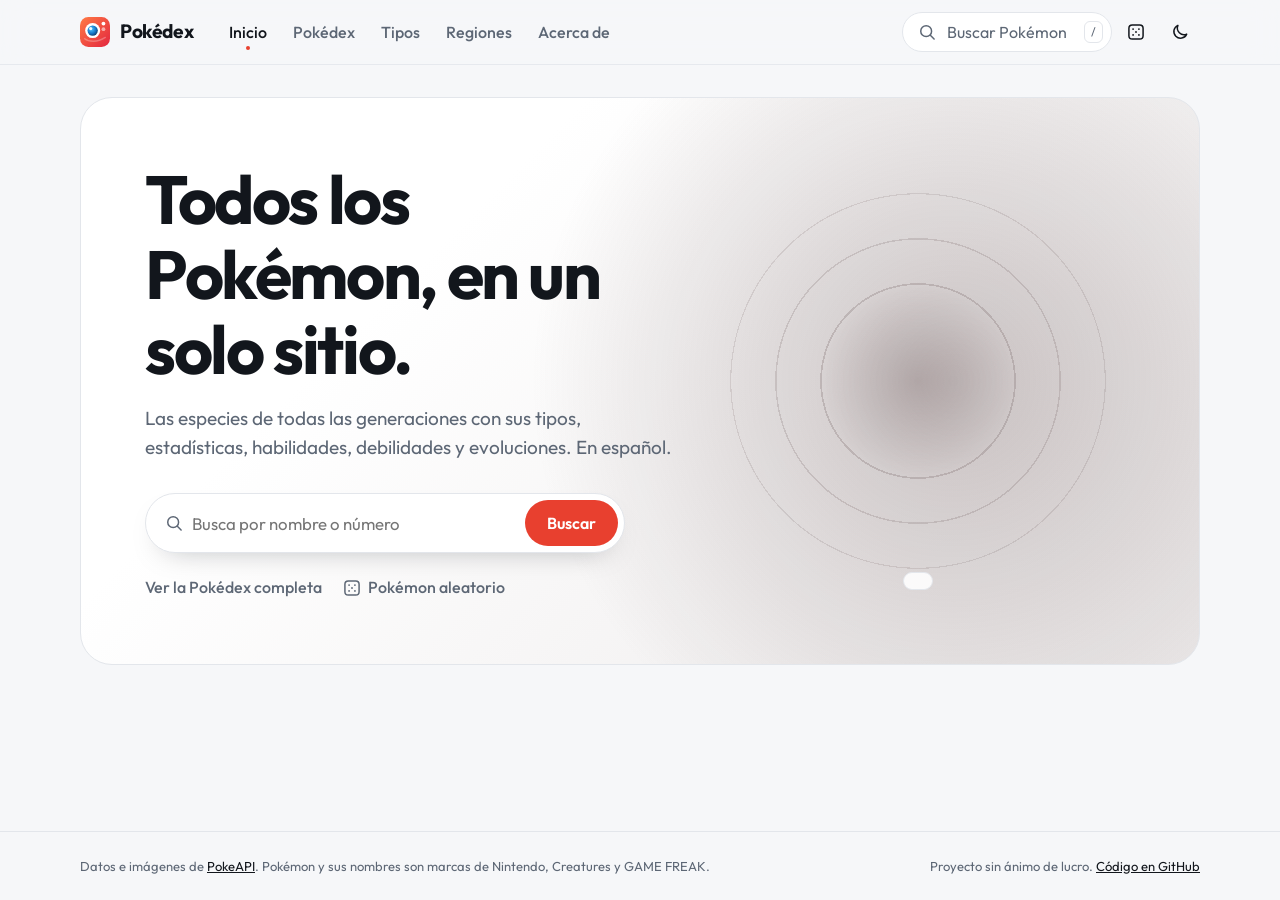
==== commit 29ccf3a4: "Portada corregida, carga más rápida y logo nuevo - Tipos en rejilla regular de 6 × 3 (3 y 2 columnas" ====
--- a/web/index.html
+++ b/web/index.html
@@ -11,12 +11,12 @@
     <meta property="og:description" content="Pokédex en español con los datos de PokeAPI: tipos, estadísticas, habilidades, debilidades y evoluciones de cada Pokémon." />
     <meta property="og:image" content="https://raw.githubusercontent.com/PokeAPI/sprites/master/sprites/pokemon/other/official-artwork/25.png" />
     <link rel="icon" href="favicon.svg" type="image/svg+xml" />
-    <link rel="preconnect" href="https://fonts.googleapis.com" />
-    <link rel="preconnect" href="https://fonts.gstatic.com" crossorigin />
+    <link rel="apple-touch-icon" href="apple-touch-icon.png" />
+    <link rel="preload" href="fonts/outfit.woff2" as="font" type="font/woff2" crossorigin />
+    <link rel="preload" href="data/pokedex.json" as="fetch" crossorigin />
     <link rel="preconnect" href="https://raw.githubusercontent.com" />
-    <link rel="stylesheet" href="https://fonts.googleapis.com/css2?family=Outfit:wght@400;500;600;700&display=swap" />
     <link rel="stylesheet" href="css/site.css" />
-    <script src="js/theme.js"></script>
+    <script>try{var t=localStorage.getItem("pokedex-theme");if(t==="light"||t==="dark")document.documentElement.setAttribute("data-theme",t)}catch(e){}</script>
     <script type="module" src="js/inicio.js"></script>
 </head>
 <body>
@@ -25,7 +25,7 @@
     <header class="topbar">
         <div class="topbar__inner">
             <a class="logo" href="./" aria-label="Pokédex, ir a la portada">
-                <span class="logo__mark" aria-hidden="true"></span>
+                <img class="logo__mark" src="favicon.svg" alt="" width="30" height="30" />
                 <span>Pokédex</span>
             </a>
             <nav class="menu" id="menu" aria-label="Principal">
--- a/web/css/site.css
+++ b/web/css/site.css
@@ -3,6 +3,17 @@
    Moderna y minimalista: fondo neutro, mucho aire, una sola tipografía
    (Outfit) y el color reservado para los Pokémon y sus tipos.
    ========================================================================= */
+
+/* ---------- Tipografía (servida desde la propia web) ---------- */
+
+@font-face {
+    font-family: "Outfit";
+    font-style: normal;
+    font-weight: 100 900;
+    font-display: swap;
+    src: url("../fonts/outfit.woff2") format("woff2");
+    unicode-range: U+0000-00FF, U+0131, U+0152-0153, U+02BB-02BC, U+02C6, U+02DA, U+02DC, U+2000-206F, U+20AC, U+2122, U+2190-2199, U+2212, U+2215;
+}
 
 /* ---------- Tokens ---------- */
 
@@ -291,23 +302,12 @@
     letter-spacing: -0.02em;
 }
 
-/* Marca propia: un círculo partido con una lente, sin copiar ningún logotipo. */
+/* Marca propia: un aparato con lente y dos pilotos (web/favicon.svg). */
 .logo__mark {
-    position: relative;
-    width: 26px;
-    height: 26px;
-    border-radius: 50%;
-    background: linear-gradient(var(--accent) 0 46%, transparent 46% 54%, var(--ink) 54%);
-    box-shadow: inset 0 0 0 2px var(--accent);
-}
-
-.logo__mark::after {
-    content: "";
-    position: absolute;
-    inset: 8px;
-    border-radius: 50%;
-    background: var(--bg);
-    box-shadow: 0 0 0 2px var(--ink);
+    display: block;
+    width: 30px;
+    height: 30px;
+    flex: none;
 }
 
 .menu {
@@ -532,11 +532,7 @@
 .quicksearch__results img {
     width: 48px;
     height: 48px;
-    image-rendering: pixelated;
-}
-
-.quicksearch__results img.is-artwork {
-    image-rendering: auto;
+    object-fit: contain;
 }
 
 .quicksearch__name {
@@ -945,13 +941,13 @@
     color: var(--ink);
 }
 
-/* Tipos: rejilla de 18 accesos. */
+/* Tipos: 18 accesos en una rejilla regular (6 × 3 en escritorio). */
 .typegrid {
     list-style: none;
     margin: 0;
     padding: 0;
     display: grid;
-    grid-template-columns: repeat(auto-fill, minmax(150px, 1fr));
+    grid-template-columns: repeat(6, minmax(0, 1fr));
     gap: 10px;
 }
 
@@ -959,99 +955,152 @@
     display: flex;
     align-items: center;
     gap: 12px;
+    height: 100%;
     padding: 12px 14px;
     border-radius: var(--radius-m);
-    background: var(--surface);
-    border: 1px solid var(--line);
+    background: color-mix(in srgb, var(--tc) 7%, var(--surface));
+    border: 1px solid color-mix(in srgb, var(--tc) 18%, var(--line));
     text-decoration: none;
+    transition: border-color 140ms ease, background-color 140ms ease;
 }
 
 .typegrid a:hover {
     border-color: var(--tc);
-    background: color-mix(in srgb, var(--tc) 8%, var(--surface));
+    background: color-mix(in srgb, var(--tc) 14%, var(--surface));
 }
 
 .typegrid__icon {
     flex: none;
-    width: 38px;
-    height: 38px;
+    width: 40px;
+    height: 40px;
     border-radius: 50%;
-    background: var(--ico) center / 62% no-repeat, var(--tc);
+    background: var(--ico) center / 60% no-repeat, var(--tc);
+}
+
+.typegrid__text {
+    min-width: 0;
 }
 
 .typegrid__name {
     display: block;
     font-weight: 600;
     line-height: 1.2;
+    white-space: nowrap;
+    overflow: hidden;
+    text-overflow: ellipsis;
 }
 
 .typegrid__count {
     display: block;
     font-size: var(--step--1);
     color: var(--muted);
-}
-
-/* Regiones: tarjeta por generación con sus tres iniciales. */
+    font-variant-numeric: tabular-nums;
+}
+
+@media (max-width: 1000px) {
+    .typegrid { grid-template-columns: repeat(3, minmax(0, 1fr)); }
+}
+
+@media (max-width: 520px) {
+    .typegrid { grid-template-columns: repeat(2, minmax(0, 1fr)); gap: 8px; }
+    .typegrid a { padding: 10px; gap: 10px; }
+    .typegrid__icon { width: 34px; height: 34px; }
+}
+
+/* Regiones: 3 × 3, cada una con sus tres iniciales. */
 .regions {
     list-style: none;
     margin: 0;
     padding: 0;
     display: grid;
-    grid-template-columns: repeat(auto-fill, minmax(260px, 1fr));
+    grid-template-columns: repeat(3, minmax(0, 1fr));
     gap: 12px;
 }
 
 .regions a {
     display: flex;
-    align-items: center;
-    justify-content: space-between;
-    gap: 12px;
-    padding: 18px 16px 18px 20px;
-    border-radius: var(--radius-m);
+    flex-direction: column;
+    height: 100%;
+    padding: 18px 18px 14px;
+    border-radius: var(--radius-l);
     background: var(--surface);
     border: 1px solid var(--line);
     text-decoration: none;
+    transition: border-color 140ms ease;
 }
 
 .regions a:hover {
-    border-color: color-mix(in srgb, var(--ink) 30%, var(--line));
+    border-color: color-mix(in srgb, var(--ink) 35%, var(--line));
+}
+
+.regions__head {
+    display: flex;
+    align-items: baseline;
+    justify-content: space-between;
+    gap: 12px;
 }
 
 .regions__name {
-    display: block;
     font-weight: 600;
-    font-size: 1.15rem;
-    line-height: 1.2;
+    font-size: 1.25rem;
+    letter-spacing: -0.01em;
+}
+
+.regions__gen {
+    flex: none;
+    padding: 2px 10px;
+    border-radius: 999px;
+    background: var(--surface-2);
+    font-size: 0.75rem;
+    font-weight: 600;
+    color: var(--muted);
 }
 
 .regions__meta {
-    display: block;
     margin-top: 2px;
     font-size: var(--step--1);
     color: var(--muted);
-    font-variant-numeric: tabular-nums;
 }
 
 .regions__starters {
-    display: flex;
-    flex: none;
+    display: grid;
+    grid-template-columns: repeat(3, minmax(0, 1fr));
+    gap: 6px;
+    margin-top: 14px;
+}
+
+.regions__starters span {
+    display: grid;
+    place-items: center;
+    aspect-ratio: 1;
+    border-radius: var(--radius-m);
+    background: radial-gradient(circle at 50% 55%, color-mix(in srgb, var(--tc) 22%, transparent) 0 46%, transparent 47%);
 }
 
 .regions__starters img {
-    width: 52px;
-    height: 52px;
-    margin-left: -10px;
-    image-rendering: pixelated;
-}
-
-.regions__starters img.is-artwork {
-    image-rendering: auto;
+    width: 78%;
+    height: auto;
+    aspect-ratio: 1;
+    object-fit: contain;
+    transition: transform 200ms cubic-bezier(0.2, 0.8, 0.2, 1);
+}
+
+.regions a:hover .regions__starters img {
+    transform: translateY(-3px);
+}
+
+@media (max-width: 1000px) {
+    .regions { grid-template-columns: repeat(2, minmax(0, 1fr)); }
+}
+
+@media (max-width: 560px) {
+    .regions { grid-template-columns: minmax(0, 1fr); }
 }
 
 /* ---------- Pokédex (listado) ---------- */
 
 .intro {
-    margin-bottom: 24px;
+    margin-bottom: 20px;
 }
 
 .intro__title {
@@ -1065,175 +1114,342 @@
     color: var(--muted);
 }
 
-.filters {
-    position: sticky;
-    top: var(--topbar);
-    z-index: 5;
-    margin: 0 calc(var(--gutter) * -1) 20px;
-    padding: 14px var(--gutter) 12px;
-    background: color-mix(in srgb, var(--bg) 92%, transparent);
-    -webkit-backdrop-filter: blur(12px);
-            backdrop-filter: blur(12px);
-    border-bottom: 1px solid var(--line);
-}
-
-.filters__row {
-    display: flex;
-    flex-wrap: wrap;
+/* Buscador: un panel con la búsqueda arriba y los filtros como botones. */
+.finder {
+    margin-bottom: 28px;
+    padding: 16px;
+    border-radius: var(--radius-l);
+    background: var(--surface);
+    border: 1px solid var(--line);
+}
+
+.finder__top {
+    display: flex;
     gap: 10px;
-    align-items: center;
-}
-
-.field {
-    display: flex;
-    align-items: center;
-    gap: 8px;
-}
-
-.field__label {
-    font-size: var(--step--1);
-    color: var(--muted);
-}
-
-.field input,
-.field select {
-    height: 44px;
-    border: 1px solid var(--line);
-    border-radius: 999px;
+}
+
+.finder__search {
+    position: relative;
+    flex: 1;
+    display: flex;
+    align-items: center;
+}
+
+.finder__search > .icon {
+    position: absolute;
+    left: 18px;
+    width: 1.35em;
+    height: 1.35em;
+    color: var(--muted);
+    pointer-events: none;
+}
+
+.finder__search input {
+    width: 100%;
+    height: 54px;
+    padding: 0 88px 0 52px;
+    border: 0;
+    border-radius: var(--radius-m);
+    background: var(--surface-2);
+    font-size: 1.1rem;
+    outline: none;
+}
+
+.finder__search input::-webkit-search-cancel-button {
+    -webkit-appearance: none;
+}
+
+.finder__search input:focus {
     background: var(--surface);
-    padding: 0 16px;
-}
-
-.field select {
-    padding-right: 34px;
+    box-shadow: inset 0 0 0 2px var(--focus);
+}
+
+.finder__search kbd {
+    position: absolute;
+    right: 16px;
+}
+
+.finder__search input:focus ~ kbd,
+.finder__search input:not(:placeholder-shown) ~ kbd {
+    display: none;
+}
+
+.finder__clear {
+    position: absolute;
+    right: 10px;
+    display: inline-grid;
+    place-items: center;
+    width: 34px;
+    height: 34px;
+    border: 0;
+    border-radius: 50%;
+    background: transparent;
+    color: var(--muted);
     cursor: pointer;
+}
+
+.finder__clear[hidden] {
+    display: none;
+}
+
+.finder__clear:hover {
+    background: var(--surface-2);
+    color: var(--ink);
+}
+
+.finder__sort {
+    position: relative;
+    display: flex;
+    align-items: center;
+    flex: none;
+}
+
+.finder__sort .icon {
+    position: absolute;
+    left: 16px;
+    color: var(--muted);
+    pointer-events: none;
+}
+
+.finder__sort select {
+    height: 54px;
+    padding: 0 40px 0 46px;
+    border: 0;
+    border-radius: var(--radius-m);
+    background: var(--surface-2) url("data:image/svg+xml,%3Csvg xmlns='http://www.w3.org/2000/svg' viewBox='0 0 24 24' fill='none' stroke='%235d6775' stroke-width='2' stroke-linecap='round' stroke-linejoin='round'%3E%3Cpath d='m7 10 5 5 5-5'/%3E%3C/svg%3E") right 14px center / 16px no-repeat;
     -webkit-appearance: none;
             appearance: none;
-    background: var(--surface) url("data:image/svg+xml,%3Csvg xmlns='http://www.w3.org/2000/svg' viewBox='0 0 24 24' fill='none' stroke='%235d6775' stroke-width='2' stroke-linecap='round' stroke-linejoin='round'%3E%3Cpath d='m7 10 5 5 5-5'/%3E%3C/svg%3E") right 12px center / 16px no-repeat;
-}
-
-.field input:focus,
-.field select:focus {
-    border-color: var(--focus);
+    cursor: pointer;
+    font-weight: 500;
+}
+
+.finder__sort select:focus {
     outline: none;
-}
-
-.field--search {
-    position: relative;
-    flex: 1 1 280px;
-}
-
-.field--search .icon {
-    position: absolute;
-    left: 16px;
-    color: var(--muted);
-    pointer-events: none;
-}
-
-.field--search input {
-    width: 100%;
-    padding-left: 46px;
-    padding-right: 44px;
-}
-
-.field__hint {
-    position: absolute;
-    right: 14px;
-}
-
-.field--search input:focus ~ .field__hint {
+    box-shadow: inset 0 0 0 2px var(--focus);
+}
+
+.finder__row {
+    display: grid;
+    grid-template-columns: 84px minmax(0, 1fr);
+    align-items: center;
+    gap: 12px;
+    margin-top: 16px;
+}
+
+.finder__label {
+    font-size: var(--step--1);
+    font-weight: 500;
+    color: var(--muted);
+}
+
+.finder__scroller {
+    display: flex;
+    gap: 6px;
+    overflow-x: auto;
+    scrollbar-width: none;
+    padding: 2px;
+    margin: -2px;
+}
+
+.finder__scroller::-webkit-scrollbar {
     display: none;
 }
 
-.typefilter {
-    margin: 12px 0 0;
-    padding: 0;
+/* Generación: botones de texto, el pulsado relleno. */
+.genchip {
+    flex: none;
+    display: inline-flex;
+    align-items: baseline;
+    gap: 6px;
+    height: 36px;
+    padding: 0 14px;
     border: 0;
-    min-width: 0;
-}
-
-.typefilter__legend {
-    padding: 0;
-    margin-bottom: 8px;
-    font-size: var(--step--1);
-    color: var(--muted);
-}
-
-.typefilter__chips {
+    border-radius: 999px;
+    background: transparent;
+    box-shadow: inset 0 0 0 1px var(--line);
+    color: var(--ink);
+    font-weight: 500;
+    cursor: pointer;
+    white-space: nowrap;
+    align-items: center;
+}
+
+.genchip small {
+    color: var(--muted);
+    font-size: 0.75rem;
+}
+
+.genchip:hover {
+    background: var(--surface-2);
+}
+
+.genchip[aria-pressed="true"] {
+    background: var(--ink);
+    color: var(--bg);
+    box-shadow: none;
+}
+
+.genchip[aria-pressed="true"] small {
+    color: color-mix(in srgb, var(--bg) 70%, transparent);
+}
+
+/* Tipo: icono grande con el nombre debajo; pulsado, anillo de su color. */
+.typepick {
+    flex: none;
+    display: flex;
+    flex-direction: column;
+    align-items: center;
+    gap: 5px;
+    width: 52px;
+    padding: 6px 0 4px;
+    border: 0;
+    border-radius: var(--radius-m);
+    background: transparent;
+    color: var(--muted);
+    font-size: 0.71875rem;
+    font-weight: 500;
+    cursor: pointer;
+}
+
+.typepick::before {
+    content: "";
+    width: 38px;
+    height: 38px;
+    border-radius: 50%;
+    background: var(--ico) center / 60% no-repeat, var(--tc);
+    transition: transform 120ms ease, box-shadow 120ms ease, opacity 120ms ease;
+}
+
+.typepick:hover {
+    color: var(--ink);
+}
+
+.typepick:hover::before {
+    transform: translateY(-2px);
+}
+
+.typepick[aria-pressed="true"] {
+    color: var(--ink);
+    font-weight: 600;
+}
+
+.typepick[aria-pressed="true"]::before {
+    box-shadow: 0 0 0 3px var(--surface), 0 0 0 5px var(--tc);
+}
+
+@media (min-width: 641px) {
+    .finder__types {
+        flex-wrap: wrap;
+        gap: 4px 2px;
+    }
+}
+
+.finder__types.has-selection .typepick:not([aria-pressed="true"])::before {
+    opacity: 0.35;
+}
+
+.finder__status {
+    display: flex;
+    flex-wrap: wrap;
+    align-items: center;
+    gap: 8px 12px;
+    margin-top: 16px;
+    padding-top: 14px;
+    border-top: 1px solid var(--line);
+}
+
+#result-count {
+    font-weight: 600;
+    margin-right: 4px;
+}
+
+.finder__active {
     display: flex;
     flex-wrap: wrap;
     gap: 6px;
-}
-
-/* Filtro: sin pulsar, contorno neutro; pulsado, relleno del color del tipo. */
-.chip {
+    margin: 0;
+    padding: 0;
+    list-style: none;
+}
+
+.token {
+    display: inline-flex;
+    align-items: center;
+    gap: 6px;
+    height: 30px;
+    padding: 0 6px 0 12px;
     border: 0;
-    margin: 0;
+    border-radius: 999px;
+    background: var(--surface-2);
+    color: var(--ink);
+    font-size: var(--step--1);
+    font-weight: 500;
     cursor: pointer;
-    background: var(--surface);
-    box-shadow: inset 0 0 0 1px var(--line);
-}
-
-.chip:hover {
-    background: color-mix(in srgb, var(--tc) 12%, var(--surface));
-}
-
-.chip[aria-pressed="true"] {
-    background: var(--tc);
-    color: var(--ti);
-    box-shadow: none;
-}
-
-.chip[aria-pressed="true"]::before {
-    background-size: 76%;
-}
-
-.filters__status {
-    display: flex;
-    align-items: baseline;
-    gap: 16px;
-    margin-top: 10px;
+}
+
+.token[class*="type--"] {
+    padding-left: 3px;
+    background: color-mix(in srgb, var(--tc) 16%, var(--surface));
+}
+
+.token[class*="type--"]::before {
+    content: "";
+    width: 24px;
+    height: 24px;
+    border-radius: 50%;
+    background: var(--ico) center / 62% no-repeat, var(--tc);
+}
+
+.token .icon {
+    width: 1em;
+    height: 1em;
+    color: var(--muted);
+}
+
+.token:hover .icon {
+    color: var(--ink);
+}
+
+.finder__status .linkbutton {
+    margin-left: auto;
     font-size: var(--step--1);
-    color: var(--muted);
 }
 
 @media (max-width: 640px) {
-    .filters {
-        position: static;
-    }
-
-    .field--select {
-        flex: 1 1 140px;
-    }
-
-    .field--select select {
+    .finder {
+        padding: 12px;
+        margin-left: calc(var(--gutter) * -0.5);
+        margin-right: calc(var(--gutter) * -0.5);
+    }
+
+    .finder__top {
+        flex-direction: column;
+    }
+
+    .finder__sort select {
         width: 100%;
-    }
-
-    .field__label {
-        display: none;
-    }
-
-    .typefilter__chips {
-        flex-wrap: nowrap;
-        overflow-x: auto;
-        padding-bottom: 4px;
-        scrollbar-width: none;
-    }
-}
-
+        height: 46px;
+    }
+
+    .finder__row {
+        grid-template-columns: minmax(0, 1fr);
+        gap: 6px;
+    }
+}
+
+/* Tarjetas: ilustración grande sobre un fondo suave de su tipo. */
 .dex-grid {
     list-style: none;
     margin: 0;
     padding: 0;
     display: grid;
-    grid-template-columns: repeat(auto-fill, minmax(168px, 1fr));
-    gap: 12px;
+    grid-template-columns: repeat(auto-fill, minmax(184px, 1fr));
+    gap: 14px;
 }
 
 .dex-card {
     content-visibility: auto;
-    contain-intrinsic-size: auto 236px;
+    contain-intrinsic-size: auto 272px;
 }
 
 .dex-card[hidden] {
@@ -1245,67 +1461,115 @@
     display: flex;
     flex-direction: column;
     height: 100%;
-    padding: 12px 14px 14px;
-    border-radius: var(--radius-l);
-    background: var(--surface);
-    border: 1px solid var(--line);
+    padding: 14px 16px 16px;
+    border-radius: 22px;
+    background:
+        radial-gradient(circle at 50% 42%, color-mix(in srgb, var(--tc) 22%, transparent) 0 30%, transparent 31%),
+        linear-gradient(180deg, color-mix(in srgb, var(--tc) 13%, var(--surface)) 0, var(--surface) 72%);
+    border: 1px solid color-mix(in srgb, var(--tc) 22%, var(--line));
     text-decoration: none;
-    transition: border-color 120ms ease;
+    overflow: hidden;
+    transition: border-color 160ms ease, box-shadow 160ms ease;
 }
 
 .dex-card__link:hover {
-    border-color: color-mix(in srgb, var(--tc) 70%, var(--line));
+    border-color: color-mix(in srgb, var(--tc) 65%, var(--line));
+    box-shadow: 0 14px 30px -20px color-mix(in srgb, var(--tc) 80%, black);
+}
+
+.dex-card__top {
+    display: flex;
+    align-items: center;
+    justify-content: space-between;
 }
 
 .dex-card__num {
-    position: absolute;
-    top: 12px;
-    left: 16px;
     font-size: var(--step--1);
-    font-weight: 500;
-    color: var(--muted);
+    font-weight: 600;
+    color: color-mix(in srgb, var(--tc) 55%, var(--muted));
     font-variant-numeric: tabular-nums;
 }
 
-.dex-card__stage {
+.dex-card__icons {
+    display: flex;
+    gap: 3px;
+}
+
+.dex-card__icons span {
+    width: 22px;
+    height: 22px;
+    border-radius: 50%;
+    background: var(--ico) center / 62% no-repeat, var(--tc);
+}
+
+.dex-card__art {
     display: grid;
     place-items: center;
-    height: 120px;
-    margin: 6px 0 8px;
-    border-radius: 50%;
-    background: radial-gradient(circle at 50% 55%, color-mix(in srgb, var(--tc) 20%, transparent) 0 38%, transparent 39%);
-}
-
-.dex-card__stage img {
-    width: 96px;
-    height: 96px;
-    image-rendering: pixelated;
-}
-
-.dex-card__stage img.is-artwork {
-    image-rendering: auto;
+    height: 150px;
+    margin: 2px 0 10px;
+}
+
+.dex-card__art img {
+    width: 136px;
+    height: 136px;
     object-fit: contain;
+    filter: drop-shadow(0 10px 12px rgba(10, 14, 20, 0.16));
+    transition: transform 220ms cubic-bezier(0.2, 0.8, 0.2, 1);
+}
+
+.dex-card__link:hover .dex-card__art img {
+    transform: translateY(-4px) scale(1.06);
 }
 
 .dex-card__name {
     font-weight: 600;
-    font-size: 1.05rem;
+    font-size: 1.125rem;
     line-height: 1.2;
+    letter-spacing: -0.01em;
     overflow-wrap: anywhere;
 }
 
 .dex-card__types {
     display: flex;
     flex-wrap: wrap;
-    gap: 4px;
-    margin-top: auto;
-    padding-top: 10px;
-}
-
-.dex-card__types .type {
-    gap: 4px;
-    padding-right: 8px;
-    font-size: 0.75rem;
+    gap: 2px 12px;
+    margin-top: 6px;
+}
+
+.dex-card__type {
+    display: inline-flex;
+    align-items: center;
+    gap: 6px;
+    font-size: var(--step--1);
+    color: var(--muted);
+}
+
+.dex-card__type::before {
+    content: "";
+    width: 8px;
+    height: 8px;
+    border-radius: 50%;
+    background: var(--tc);
+}
+
+@media (max-width: 420px) {
+    .dex-grid {
+        grid-template-columns: repeat(2, minmax(0, 1fr));
+        gap: 10px;
+    }
+
+    .dex-card__link {
+        padding: 12px;
+    }
+
+    .dex-card__art {
+        height: 120px;
+    }
+
+    .dex-card__art img {
+        width: 108px;
+        height: 108px;
+    }
 }
 
 .empty {
@@ -1543,16 +1807,15 @@
     white-space: nowrap;
 }
 
-.stats__value {
+.stats .stats__value {
     width: 3.4em;
-    padding-right: 12px;
+    padding-right: 14px;
     font-weight: 600;
     font-variant-numeric: tabular-nums;
 }
 
-.stats__bar {
+.stats .stats__bar {
     width: 100%;
-    padding-left: 4px;
 }
 
 .stats tfoot th,
@@ -1595,112 +1858,120 @@
     max-width: 60ch;
 }
 
-/* Tabla de daño recibido: los 18 tipos, resaltando debilidades y resistencias. */
-.typechart {
-    list-style: none;
+/* Daño recibido: tres grupos (débil, resiste, inmune) y el daño normal recogido en una línea. */
+.panel__lead {
+    margin: -10px 0 18px;
+    font-size: var(--step--1);
+    color: var(--muted);
+}
+
+.dmg {
+    display: grid;
+    gap: 18px;
+}
+
+.dmg__group h3 {
+    display: flex;
+    align-items: center;
+    gap: 8px;
+    margin-bottom: 10px;
+    font-size: 0.9375rem;
+    font-weight: 600;
+    letter-spacing: 0;
+}
+
+.dmg__group h3::before {
+    content: "";
+    width: 8px;
+    height: 8px;
+    border-radius: 50%;
+    background: var(--tone);
+}
+
+.dmg__group--weak { --tone: #e5533d; }
+.dmg__group--resist { --tone: #2f9e6e; }
+.dmg__group--immune { --tone: var(--muted); }
+
+.dmg__list {
+    display: flex;
+    flex-wrap: wrap;
+    gap: 6px;
     margin: 0;
     padding: 0;
-    display: grid;
-    grid-template-columns: repeat(6, minmax(0, 1fr));
-    gap: 6px;
-}
-
-.typechart__cell {
-    display: flex;
-    flex-direction: column;
-    align-items: center;
-    gap: 2px;
-    padding: 10px 2px 8px;
-    border-radius: var(--radius-m);
+    list-style: none;
+}
+
+.dmg__item {
+    display: inline-flex;
+    align-items: center;
+    gap: 8px;
+    padding: 3px 4px 3px 3px;
+    border-radius: 999px;
+    background: var(--surface-2);
+    font-size: 0.875rem;
+    font-weight: 500;
+}
+
+.dmg__item::before {
+    content: "";
+    width: 26px;
+    height: 26px;
+    border-radius: 50%;
+    background: var(--ico) center / 62% no-repeat, var(--tc);
+}
+
+.dmg__mult {
+    min-width: 34px;
+    padding: 2px 8px;
+    border-radius: 999px;
     text-align: center;
-    background: var(--surface-2);
-}
-
-.typechart__icon {
-    width: 28px;
-    height: 28px;
+    font-weight: 700;
+    font-size: 0.8125rem;
+    font-variant-numeric: tabular-nums;
+}
+
+.dmg__mult--x4 { background: #d63a24; color: #fff; }
+.dmg__mult--x2 { background: color-mix(in srgb, #e5533d 18%, var(--surface)); color: #c43a26; }
+.dmg__mult--x05 { background: color-mix(in srgb, #2f9e6e 18%, var(--surface)); color: #237a54; }
+.dmg__mult--x025 { background: #2f9e6e; color: #fff; }
+.dmg__mult--x0 { background: var(--ink); color: var(--bg); }
+
+:root[data-theme="dark"] .dmg__mult--x2 { color: #ff8a73; }
+:root[data-theme="dark"] .dmg__mult--x05 { color: #5fd3a0; }
+
+@media (prefers-color-scheme: dark) {
+    :root:not([data-theme="light"]) .dmg__mult--x2 { color: #ff8a73; }
+    :root:not([data-theme="light"]) .dmg__mult--x05 { color: #5fd3a0; }
+}
+
+.dmg__none {
+    font-size: 0.875rem;
+    color: var(--muted);
+}
+
+.dmg__neutral {
+    display: flex;
+    flex-wrap: wrap;
+    align-items: center;
+    gap: 8px 12px;
+    padding-top: 16px;
+    border-top: 1px solid var(--line);
+    font-size: var(--step--1);
+    color: var(--muted);
+}
+
+.dmg__neutral-icons {
+    display: flex;
+    flex-wrap: wrap;
+    gap: 4px;
+}
+
+.dmg__neutral-icons span {
+    width: 20px;
+    height: 20px;
     border-radius: 50%;
-    background: var(--ico) center / 66% no-repeat, var(--tc);
-}
-
-.typechart__name {
-    font-size: 0.75rem;
-    color: var(--muted);
-    line-height: 1.2;
-    max-width: 100%;
-    overflow: hidden;
-    text-overflow: ellipsis;
-    white-space: nowrap;
-}
-
-.typechart__mult {
-    font-weight: 700;
-    font-size: 1.05rem;
-    line-height: 1.1;
-}
-
-.typechart__cell--x1 { background: transparent; box-shadow: inset 0 0 0 1px var(--line); }
-.typechart__cell--x1 .typechart__icon { opacity: 0.4; }
-.typechart__cell--x1 .typechart__mult { color: var(--muted); font-weight: 500; }
-
-.typechart__cell--x2 { --hit: #e5533d; }
-.typechart__cell--x4 { --hit: #c4291b; }
-.typechart__cell--x05 { --hit: #2f9e6e; }
-.typechart__cell--x025 { --hit: #1f7f57; }
-
-.typechart__cell--x2,
-.typechart__cell--x4,
-.typechart__cell--x05,
-.typechart__cell--x025 {
-    background: color-mix(in srgb, var(--hit) 12%, var(--surface));
-}
-
-.typechart__cell--x4 {
-    background: color-mix(in srgb, var(--hit) 22%, var(--surface));
-    box-shadow: inset 0 0 0 1.5px var(--hit);
-}
-
-.typechart__cell--x2 .typechart__mult,
-.typechart__cell--x4 .typechart__mult,
-.typechart__cell--x05 .typechart__mult,
-.typechart__cell--x025 .typechart__mult {
-    color: var(--hit);
-}
-
-:root[data-theme="dark"] .typechart__cell--x4 .typechart__mult,
-:root[data-theme="dark"] .typechart__cell--x2 .typechart__mult { color: #ff8a73; }
-:root[data-theme="dark"] .typechart__cell--x05 .typechart__mult,
-:root[data-theme="dark"] .typechart__cell--x025 .typechart__mult { color: #5fd3a0; }
-
-@media (prefers-color-scheme: dark) {
-    :root:not([data-theme="light"]) .typechart__cell--x4 .typechart__mult,
-    :root:not([data-theme="light"]) .typechart__cell--x2 .typechart__mult { color: #ff8a73; }
-    :root:not([data-theme="light"]) .typechart__cell--x05 .typechart__mult,
-    :root:not([data-theme="light"]) .typechart__cell--x025 .typechart__mult { color: #5fd3a0; }
-}
-
-.typechart__cell--x0 {
-    background: repeating-linear-gradient(135deg, var(--surface-2) 0 6px, var(--surface) 6px 12px);
-}
-
-.typechart__cell--x0 .typechart__icon { filter: grayscale(1); opacity: 0.55; }
-
-.typechart-legend {
-    display: flex;
-    flex-wrap: wrap;
-    gap: 6px 18px;
-    margin-top: 14px;
-    font-size: var(--step--1);
-    color: var(--muted);
-}
-
-.typechart-legend strong {
-    color: var(--ink);
-    margin-right: 4px;
-}
-
-@media (max-width: 480px) {
-    .typechart { grid-template-columns: repeat(3, minmax(0, 1fr)); }
+    background: var(--ico) center / 62% no-repeat, var(--tc);
+    opacity: 0.55;
 }
 
 /* Cadena evolutiva: una columna por etapa, con una flecha entre etapas. */
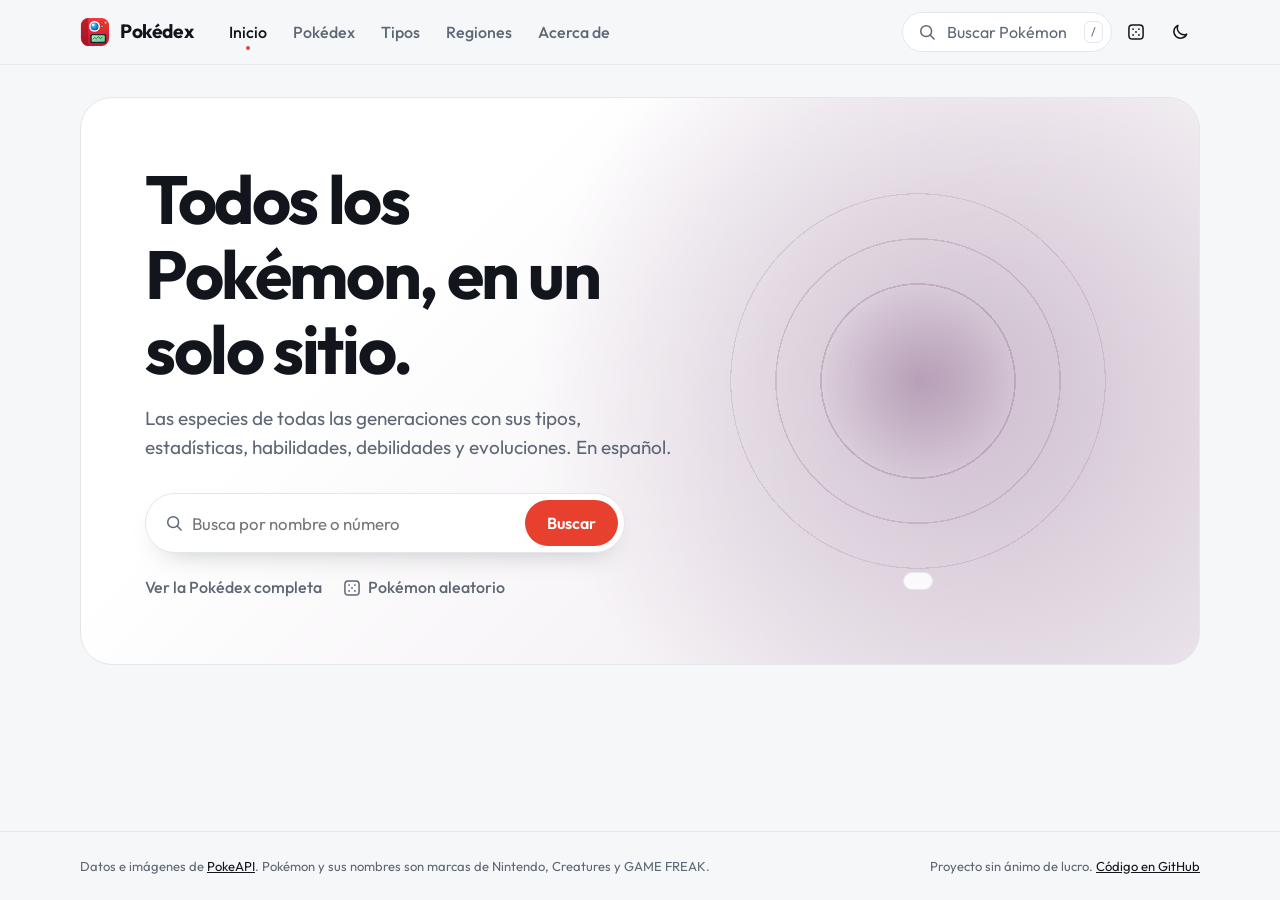
==== commit 13e30522: "Páginas de Regiones y Tipos; el menú ya lleva a ellas - regiones.html: las nueve regiones con descri" ====
--- a/web/index.html
+++ b/web/index.html
@@ -31,8 +31,8 @@
             <nav class="menu" id="menu" aria-label="Principal">
                 <a href="./" aria-current="page">Inicio</a>
                 <a href="pokedex.html">Pokédex</a>
-                <a href="./#tipos">Tipos</a>
-                <a href="./#regiones">Regiones</a>
+                <a href="tipos.html">Tipos</a>
+                <a href="regiones.html">Regiones</a>
                 <a href="acerca.html">Acerca de</a>
             </nav>
             <div class="topbar__actions">
@@ -81,7 +81,7 @@
         <section class="section" id="tipos" aria-labelledby="h-tipos">
             <div class="section__head">
                 <h2 id="h-tipos">Explora por tipo</h2>
-                <p>Elige un tipo para ver todas sus especies.</p>
+                <a href="tipos.html">Ver la tabla de tipos</a>
             </div>
             <ul class="typegrid" id="typegrid"></ul>
         </section>
@@ -89,7 +89,7 @@
         <section class="section" id="regiones" aria-labelledby="h-regiones">
             <div class="section__head">
                 <h2 id="h-regiones">Explora por región</h2>
-                <a href="pokedex.html">Ver todas las especies</a>
+                <a href="regiones.html">Ver todas las regiones</a>
             </div>
             <ul class="regions" id="regions"></ul>
         </section>
--- a/web/css/site.css
+++ b/web/css/site.css
@@ -1510,8 +1510,8 @@
 }
 
 .dex-card__art img {
-    width: 136px;
-    height: 136px;
+    width: 128px;
+    height: 128px;
     object-fit: contain;
     filter: drop-shadow(0 10px 12px rgba(10, 14, 20, 0.16));
     transition: transform 220ms cubic-bezier(0.2, 0.8, 0.2, 1);
@@ -2053,6 +2053,23 @@
     font-variant-numeric: tabular-nums;
 }
 
+/* Etapas con muchas ramas (Eevee, Tyrogue...): las evoluciones en rejilla, no en columna. */
+.evo__stage--many {
+    flex: 1;
+    min-width: 0;
+}
+
+.evo__stage--many .evo__members {
+    flex: 1;
+    display: grid;
+    grid-template-columns: repeat(auto-fill, minmax(132px, 1fr));
+    gap: 4px;
+}
+
+.evo__stage--many .evo__member {
+    width: auto;
+}
+
 .evo__condition {
     min-height: 1.3em;
     font-size: var(--step--1);
@@ -2084,6 +2101,335 @@
 
     .evo__member {
         width: 136px;
+    }
+}
+
+/* ---------- Página de regiones ---------- */
+
+.region-nav {
+    margin-bottom: 24px;
+}
+
+.region-nav .genchip {
+    text-decoration: none;
+}
+
+.region-list {
+    display: grid;
+    gap: 16px;
+}
+
+.region {
+    display: grid;
+    grid-template-columns: minmax(0, 0.9fr) minmax(0, 1.1fr);
+    gap: 32px;
+    padding: clamp(20px, 3vw, 32px);
+    border-radius: var(--radius-l);
+    background: var(--surface);
+    border: 1px solid var(--line);
+    scroll-margin-top: calc(var(--topbar) + 16px);
+}
+
+.region__gen {
+    font-size: var(--step--1);
+    font-weight: 600;
+    color: var(--accent);
+}
+
+.region__name {
+    margin-top: 2px;
+    font-size: var(--step-4);
+    font-weight: 700;
+    letter-spacing: -0.035em;
+}
+
+.region__blurb {
+    margin-top: 10px;
+    max-width: 44ch;
+    color: var(--muted);
+}
+
+.region__facts {
+    display: flex;
+    gap: 32px;
+    margin: 20px 0 0;
+}
+
+.region__facts dt {
+    font-size: var(--step--1);
+    color: var(--muted);
+}
+
+.region__facts dd {
+    margin: 2px 0 0;
+    font-weight: 600;
+    font-size: 1.15rem;
+    font-variant-numeric: tabular-nums;
+}
+
+.region__types-label {
+    margin-top: 18px;
+    font-size: var(--step--1);
+    color: var(--muted);
+}
+
+.region__types {
+    display: flex;
+    flex-wrap: wrap;
+    gap: 6px;
+    margin-top: 6px;
+}
+
+.region__types .type {
+    text-decoration: none;
+}
+
+.region__types .type:hover {
+    background: color-mix(in srgb, var(--tc) 26%, var(--surface));
+}
+
+.region__types .muted {
+    font-weight: 400;
+    margin-left: 2px;
+}
+
+.region__cta {
+    margin-top: 24px;
+}
+
+.region__mons h3 {
+    font-size: var(--step--1);
+    font-weight: 500;
+    color: var(--muted);
+    margin-bottom: 8px;
+    letter-spacing: 0;
+}
+
+.region__mons h3 + .mons {
+    margin-bottom: 18px;
+}
+
+.mons {
+    display: grid;
+    gap: 8px;
+    margin: 0;
+    padding: 0;
+    list-style: none;
+}
+
+.mons--starters {
+    grid-template-columns: repeat(3, minmax(0, 1fr));
+}
+
+.mons--legend {
+    grid-template-columns: repeat(auto-fill, minmax(92px, 1fr));
+}
+
+.mons a {
+    display: flex;
+    flex-direction: column;
+    align-items: center;
+    padding: 8px 6px 10px;
+    border-radius: var(--radius-m);
+    text-decoration: none;
+    text-align: center;
+    background: color-mix(in srgb, var(--tc) 8%, var(--surface-2));
+    transition: background-color 140ms ease;
+}
+
+.mons a:hover {
+    background: color-mix(in srgb, var(--tc) 18%, var(--surface-2));
+}
+
+.mon__art {
+    display: grid;
+    place-items: center;
+    width: 100%;
+    aspect-ratio: 1;
+}
+
+.mons--starters .mon__art {
+    max-width: 128px;
+}
+
+.mons--legend .mon__art {
+    max-width: 80px;
+}
+
+.mon__art img {
+    width: 88%;
+    height: auto;
+    aspect-ratio: 1;
+    object-fit: contain;
+    transition: transform 200ms cubic-bezier(0.2, 0.8, 0.2, 1);
+}
+
+.mons a:hover .mon__art img {
+    transform: translateY(-3px);
+}
+
+.mon__name {
+    margin-top: 2px;
+    font-size: 0.875rem;
+    font-weight: 600;
+    line-height: 1.2;
+}
+
+.mons--legend .mon__name {
+    font-size: 0.8125rem;
+}
+
+@media (max-width: 860px) {
+    .region {
+        grid-template-columns: minmax(0, 1fr);
+        gap: 20px;
+    }
+}
+
+/* ---------- Página de tipos ---------- */
+
+.tgrid {
+    display: grid;
+    grid-template-columns: repeat(auto-fill, minmax(360px, 1fr));
+    gap: 14px;
+}
+
+.tcard {
+    padding: 18px 20px 20px;
+    border-radius: var(--radius-l);
+    background:
+        linear-gradient(180deg, color-mix(in srgb, var(--tc) 12%, var(--surface)) 0, var(--surface) 90px);
+    border: 1px solid color-mix(in srgb, var(--tc) 22%, var(--line));
+    scroll-margin-top: calc(var(--topbar) + 16px);
+}
+
+.tcard:target {
+    border-color: var(--tc);
+    box-shadow: 0 0 0 3px color-mix(in srgb, var(--tc) 30%, transparent);
+}
+
+.tcard__head {
+    display: flex;
+    align-items: center;
+    gap: 14px;
+}
+
+.tcard__icon {
+    flex: none;
+    width: 52px;
+    height: 52px;
+    border-radius: 50%;
+    background: var(--ico) center / 60% no-repeat, var(--tc);
+}
+
+.tcard__name {
+    font-size: var(--step-2);
+    font-weight: 700;
+}
+
+.tcard__count {
+    font-size: var(--step--1);
+    color: var(--muted);
+    text-decoration: none;
+}
+
+.tcard__count:hover {
+    color: var(--ink);
+    text-decoration: underline;
+    text-underline-offset: 3px;
+}
+
+.tcard__cols {
+    display: grid;
+    grid-template-columns: repeat(2, minmax(0, 1fr));
+    gap: 18px;
+    margin-top: 18px;
+}
+
+.tcard h3 {
+    margin-bottom: 8px;
+    font-size: var(--step--1);
+    font-weight: 600;
+    color: var(--muted);
+    letter-spacing: 0;
+}
+
+.tcard dl {
+    display: grid;
+    gap: 10px;
+    margin: 0;
+}
+
+.tcard__row dt {
+    display: flex;
+    align-items: center;
+    gap: 6px;
+    font-size: 0.8125rem;
+    font-weight: 500;
+}
+
+.tcard__row dd {
+    display: flex;
+    flex-wrap: wrap;
+    gap: 4px;
+    margin: 5px 0 0;
+    font-size: 0.8125rem;
+}
+
+.tcard__mult {
+    min-width: 28px;
+    padding: 0 6px;
+    border-radius: 999px;
+    text-align: center;
+    font-size: 0.75rem;
+    font-weight: 700;
+}
+
+.tcard__mult--x2 { background: color-mix(in srgb, #e5533d 18%, var(--surface)); color: #c43a26; }
+.tcard__mult--x05 { background: color-mix(in srgb, #2f9e6e 18%, var(--surface)); color: #237a54; }
+.tcard__mult--x0 { background: var(--ink); color: var(--bg); }
+
+:root[data-theme="dark"] .tcard__mult--x2 { color: #ff8a73; }
+:root[data-theme="dark"] .tcard__mult--x05 { color: #5fd3a0; }
+
+@media (prefers-color-scheme: dark) {
+    :root:not([data-theme="light"]) .tcard__mult--x2 { color: #ff8a73; }
+    :root:not([data-theme="light"]) .tcard__mult--x05 { color: #5fd3a0; }
+}
+
+/* Chip de tipo compacto: icono y nombre, enlaza a la tarjeta de ese tipo. */
+.tcard__chip {
+    display: inline-flex;
+    align-items: center;
+    gap: 5px;
+    padding: 2px 8px 2px 2px;
+    border-radius: 999px;
+    background: color-mix(in srgb, var(--tc) 14%, var(--surface));
+    color: var(--ink);
+    text-decoration: none;
+    font-weight: 500;
+    line-height: 1.4;
+}
+
+.tcard__chip::before {
+    content: "";
+    width: 20px;
+    height: 20px;
+    border-radius: 50%;
+    background: var(--ico) center / 62% no-repeat, var(--tc);
+}
+
+.tcard__chip:hover {
+    background: color-mix(in srgb, var(--tc) 26%, var(--surface));
+}
+
+@media (max-width: 420px) {
+    .tgrid {
+        grid-template-columns: minmax(0, 1fr);
+    }
+
+    .tcard__cols {
+        grid-template-columns: minmax(0, 1fr);
     }
 }
 
